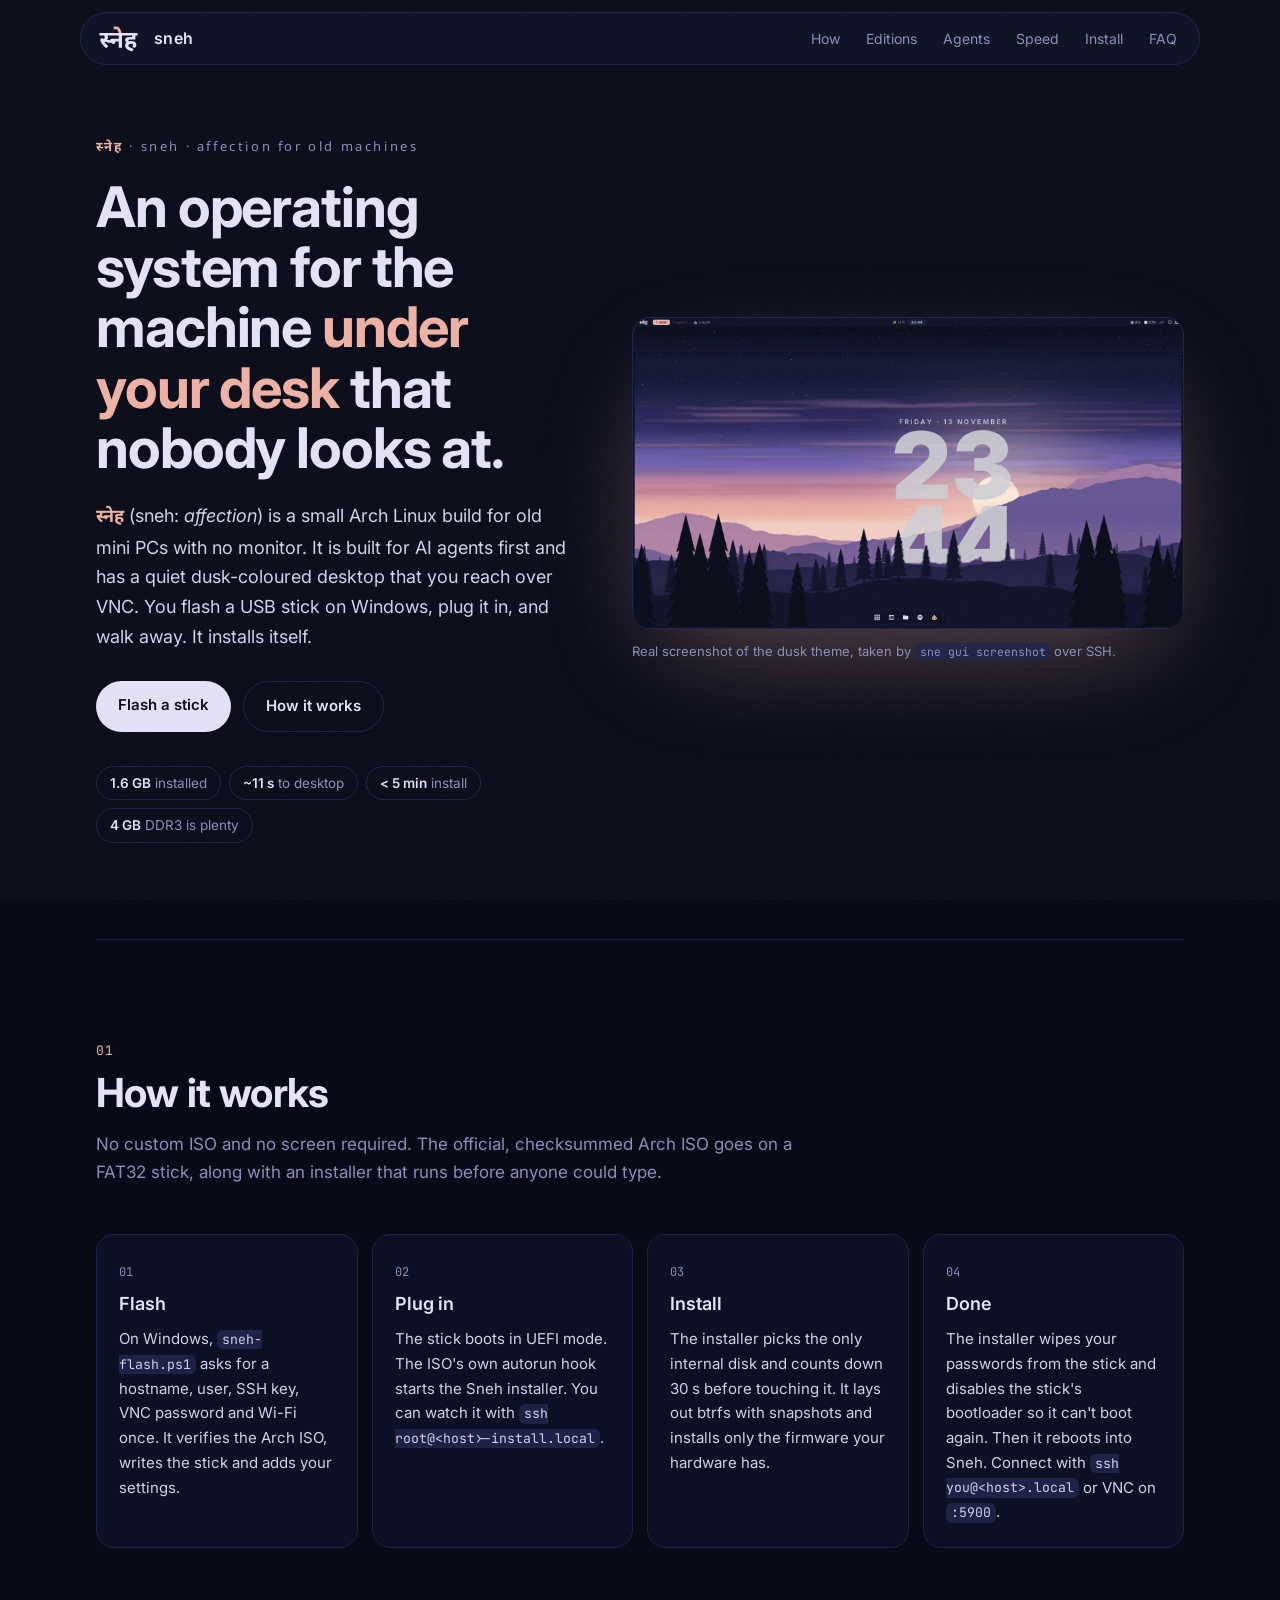
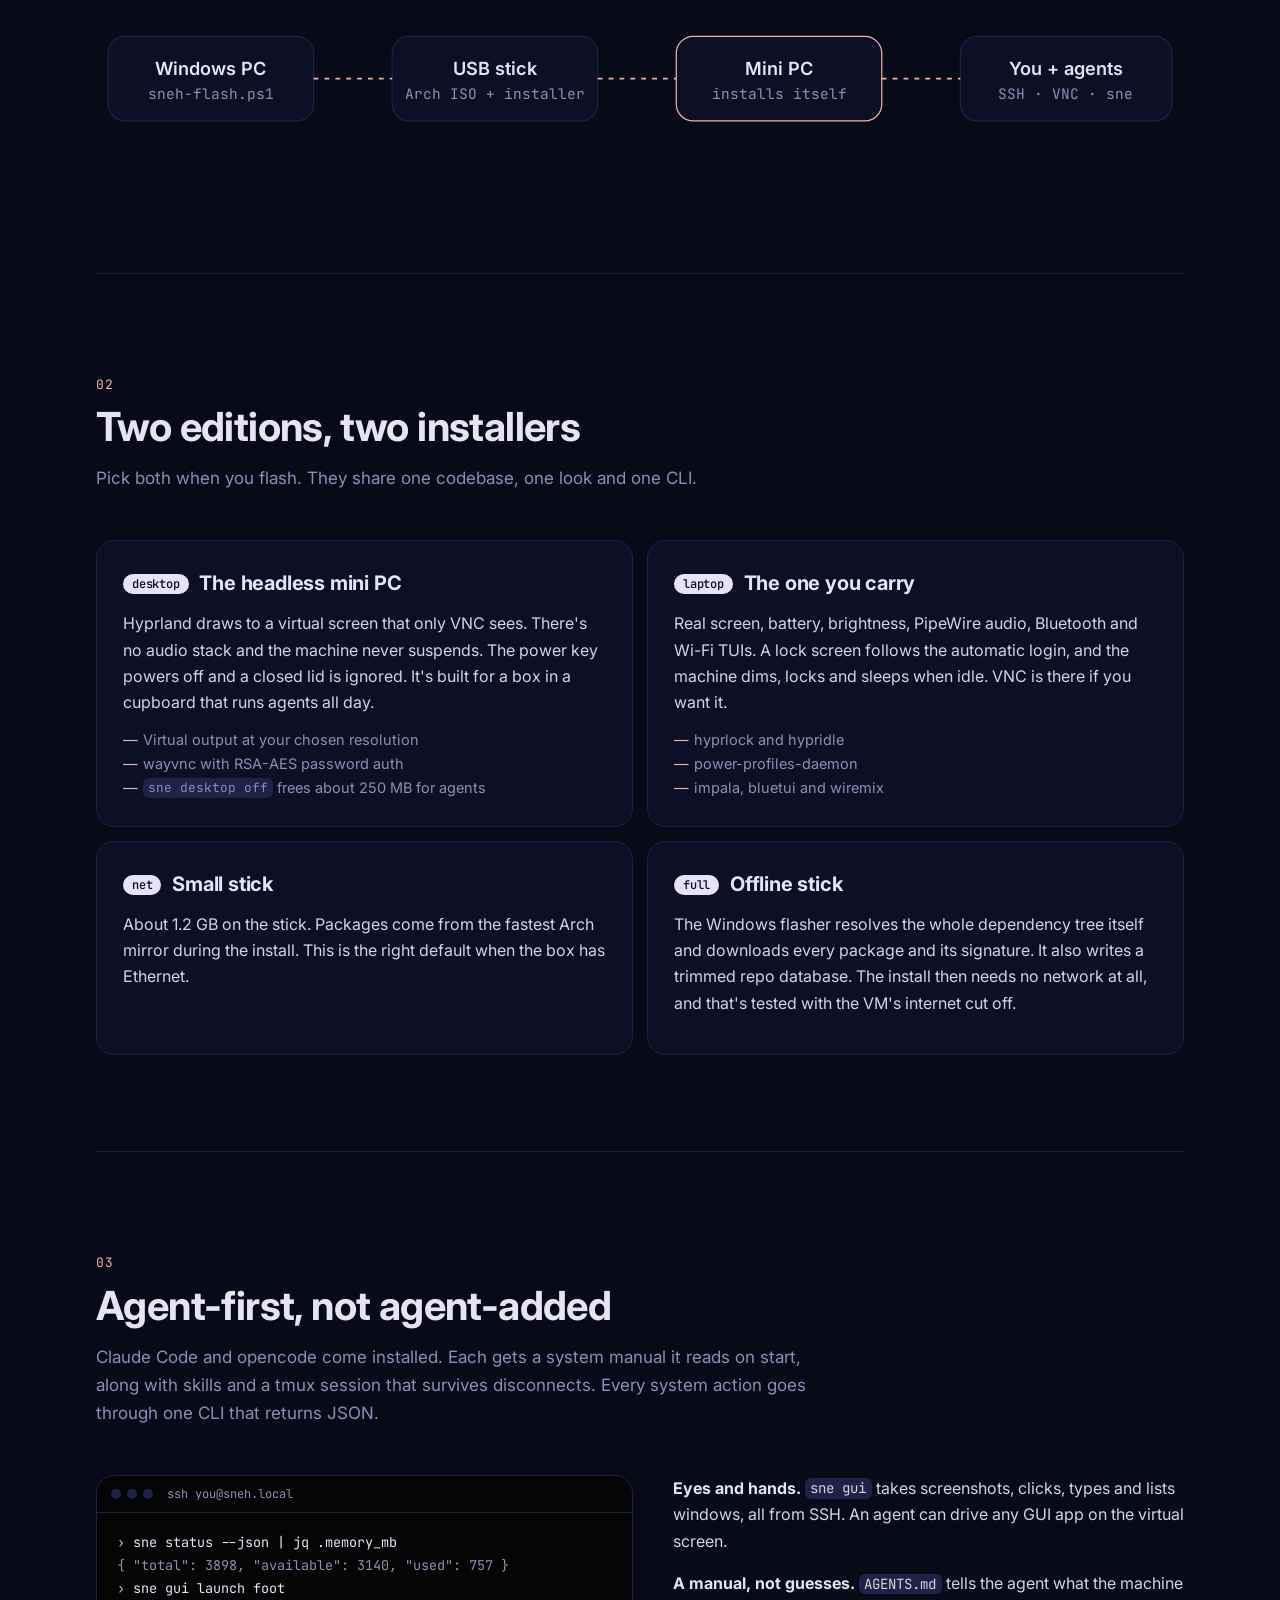
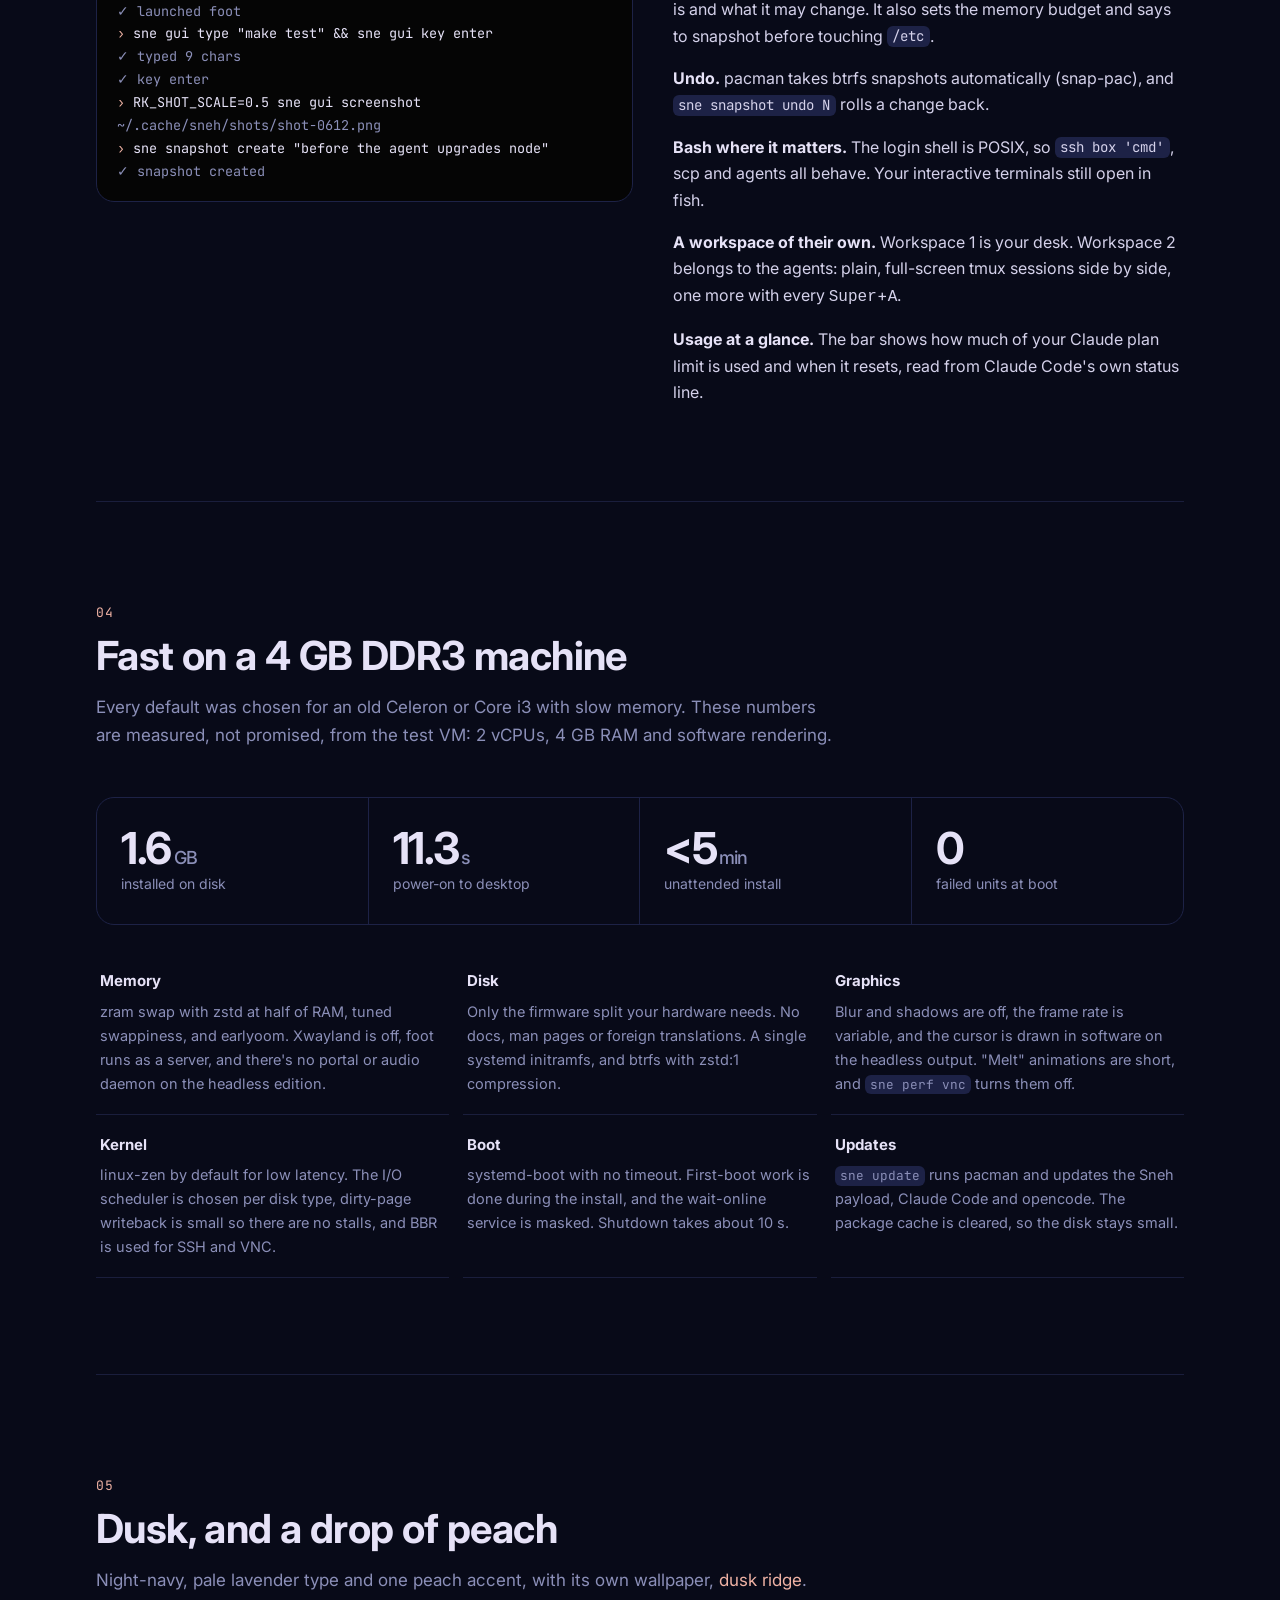
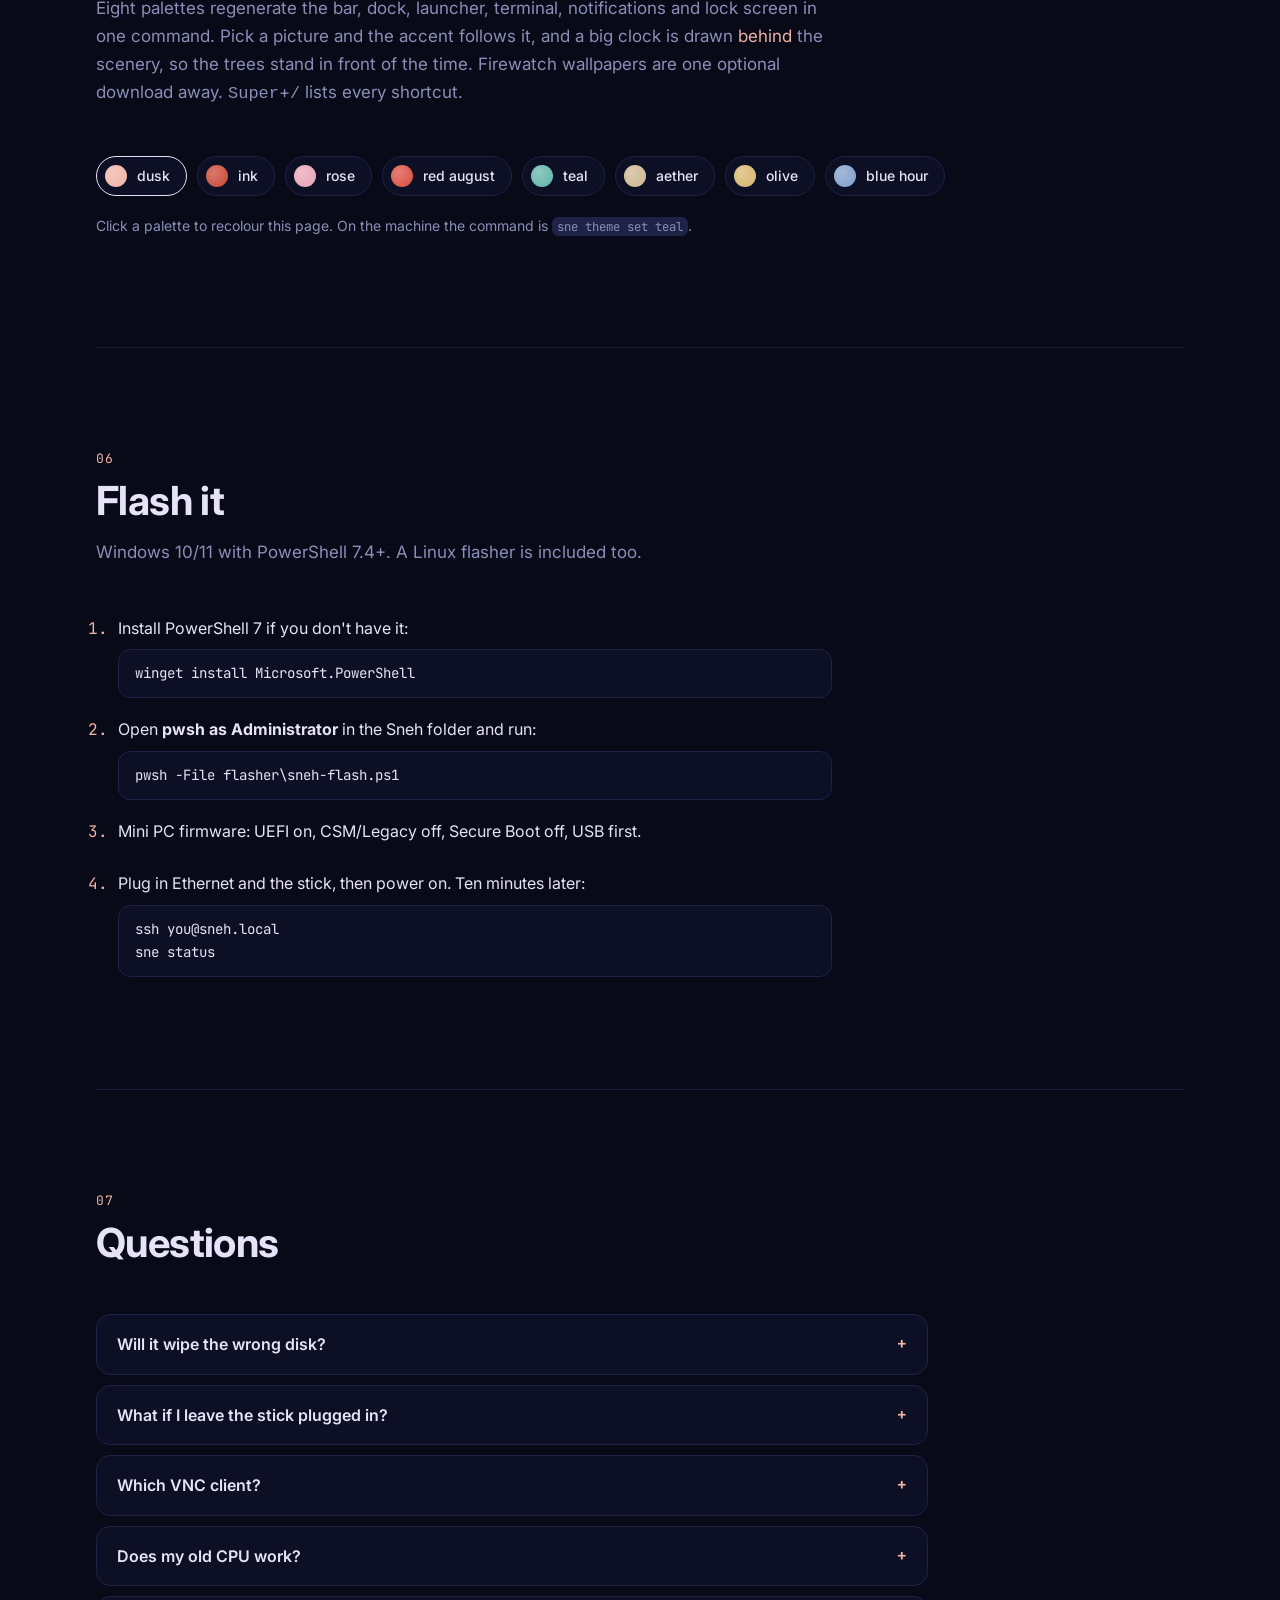
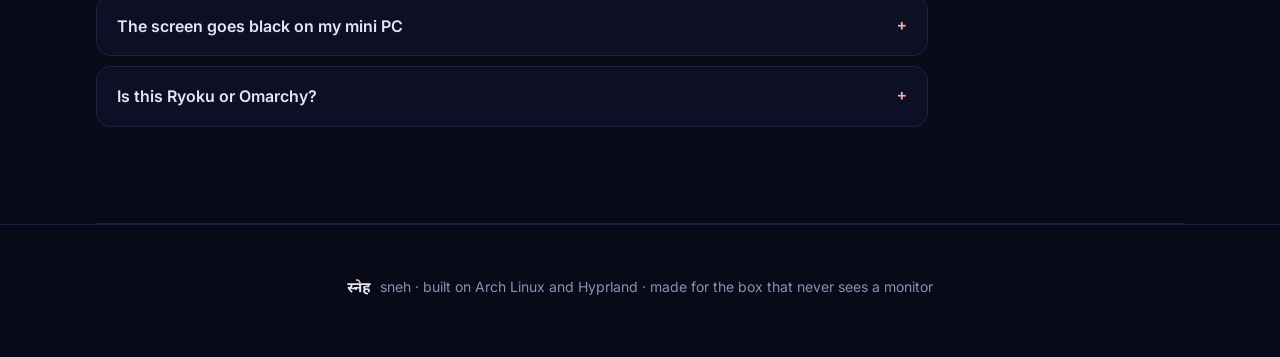
==== website/index.html @ 2c0c084e "स्नेह (Sneh) 0.3.0 A small, fast, agent-first Arch Linux + Hyprland for old machines, including head" ====
<!doctype html>
<html lang="en">
<head>
<meta charset="utf-8">
<meta name="viewport" content="width=device-width, initial-scale=1">
<title>स्नेह · Sneh — headless, agent-first Arch</title>
<meta name="description" content="स्नेह (Sneh) is a small, fast, agent-first Arch Linux build for old mini PCs without a monitor. Flash a USB stick on Windows, plug it in, and it installs itself.">
<link rel="icon" href="assets/sneh-icon.svg" type="image/svg+xml">
<link rel="preconnect" href="https://fonts.googleapis.com">
<link rel="preconnect" href="https://fonts.gstatic.com" crossorigin>
<link href="https://fonts.googleapis.com/css2?family=Inter:wght@400;500;600;700&family=JetBrains+Mono:wght@400;500&family=Noto+Sans+Devanagari:wght@500;700&display=swap" rel="stylesheet">
<link rel="stylesheet" href="style.css">
</head>
<body>

<header class="nav">
  <a class="brand" href="#top"><svg class="mark" viewBox="-20 -916 1651 1099" aria-hidden="true" fill="currentColor"><path d="M277 23Q195 -59 141.5 -124Q88 -189 63 -233Q47 -261 40 -283.5Q33 -306 33 -325Q33 -357 52 -376.5Q71 -396 108 -396Q146 -396 175.5 -372.5Q205 -349 234 -316L152 -329Q188 -350 202.5 -378Q217 -406 217 -444Q217 -474 209 -500Q201 -526 187 -543L257 -510H0V-622H525V-510H308L331 -541Q343 -516 349.5 -489.5Q356 -463 356 -429Q356 -389 342.5 -358Q329 -327 307 -304L294 -289Q276 -269 252 -254Q228 -239 197 -227V-244Q222 -215 251 -184.5Q280 -154 313 -123Q346 -92 380 -61ZM441 -204Q392 -204 339 -217Q286 -230 236 -260L283 -345Q323 -329 357 -322.5Q391 -316 430 -316Q459 -316 487 -318.5Q515 -321 544 -325L549 -218Q524 -210 497.5 -207Q471 -204 441 -204ZM415 -622H1045V-510H953V0H813V-261H665V-239Q665 -195 647 -174Q629 -153 595 -153Q570 -153 544 -167.5Q518 -182 495.5 -205.5Q473 -229 459.5 -256.5Q446 -284 446 -308Q446 -337 462 -355Q478 -373 524 -373H813V-510H415ZM1171 -195Q1126 -226 1105 -258.5Q1084 -291 1084 -327Q1084 -388 1129 -420Q1174 -452 1258 -452H1381V-510H1030V-622H1611V-510H1519V-345H1279Q1249 -345 1235 -335Q1221 -325 1221 -306Q1221 -290 1233 -276Q1245 -262 1268 -249ZM1376 -51Q1398 -65 1410 -81.5Q1422 -98 1422 -116Q1422 -139 1401.5 -154.5Q1381 -170 1335 -170Q1281 -170 1252.5 -149.5Q1224 -129 1224 -93Q1224 -63 1247 -39Q1270 -15 1319 7Q1368 29 1443 54L1385 163Q1283 133 1216.5 96Q1150 59 1117.5 12.5Q1085 -34 1085 -91Q1085 -157 1119.5 -198Q1154 -239 1212 -258.5Q1270 -278 1342 -278Q1419 -278 1467 -256Q1515 -234 1537.5 -198.5Q1560 -163 1560 -121Q1560 -82 1543.5 -49Q1527 -16 1490 15Z"/><path fill="var(--accent)" d="M818 -615Q801 -667 787.5 -700Q774 -733 760.5 -751Q747 -769 731 -775.5Q715 -782 694 -782Q676 -782 656.5 -778Q637 -774 620 -767L585 -876Q612 -886 641.5 -891Q671 -896 700 -896Q746 -896 779.5 -883Q813 -870 839 -838.5Q865 -807 888.5 -752.5Q912 -698 938 -615Z"/></svg><span>sneh</span></a>
  <nav>
    <a href="#how">How</a>
    <a href="#editions">Editions</a>
    <a href="#agents">Agents</a>
    <a href="#fast">Speed</a>
    <a href="#install">Install</a>
    <a href="#faq">FAQ</a>
  </nav>
</header>

<main id="top">

<section class="hero">
  <div class="hero-text">
    <p class="eyebrow"><span class="deva">स्नेह</span> · sneh · affection for old machines</p>
    <h1>An operating system for the machine <em>under your desk</em> that nobody looks at.</h1>
    <p class="lede"><span class="deva">स्नेह</span> (sneh: <i>affection</i>) is a small Arch Linux build for old mini PCs with no monitor. It is built for AI agents first and has a quiet dusk-coloured desktop that you reach over VNC. You flash a USB stick on Windows, plug it in, and walk away. It installs itself.</p>
    <div class="cta">
      <a class="btn primary" href="#install">Flash a stick</a>
      <a class="btn ghost" href="#how">How it works</a>
    </div>
    <ul class="facts">
      <li><b>1.6 GB</b> installed</li>
      <li><b>~11 s</b> to desktop</li>
      <li><b>&lt; 5 min</b> install</li>
      <li><b>4 GB</b> DDR3 is plenty</li>
    </ul>
  </div>
  <figure class="hero-shot">
    <img src="assets/desktop.webp" width="1600" height="900" alt="The Sneh desktop: a dusk forest wallpaper with the big clock behind the trees, the top bar and the dock">
    <figcaption>Real screenshot of the dusk theme, taken by <code>sne gui screenshot</code> over SSH.</figcaption>
  </figure>
</section>

<section id="how" class="band">
  <div class="section-head">
    <span class="num">01</span>
    <h2>How it works</h2>
    <p>No custom ISO and no screen required. The official, checksummed Arch ISO goes on a FAT32 stick, along with an installer that runs before anyone could type.</p>
  </div>
  <ol class="flow">
    <li>
      <span class="step">Flash</span>
      <p>On Windows, <code>sneh-flash.ps1</code> asks for a hostname, user, SSH key, VNC password and Wi-Fi once. It verifies the Arch ISO, writes the stick and adds your settings.</p>
    </li>
    <li>
      <span class="step">Plug in</span>
      <p>The stick boots in UEFI mode. The ISO's own autorun hook starts the Sneh installer. You can watch it with <code>ssh root@&lt;host&gt;-install.local</code>.</p>
    </li>
    <li>
      <span class="step">Install</span>
      <p>The installer picks the only internal disk and counts down 30 s before touching it. It lays out btrfs with snapshots and installs only the firmware your hardware has.</p>
    </li>
    <li>
      <span class="step">Done</span>
      <p>The installer wipes your passwords from the stick and disables the stick's bootloader so it can't boot again. Then it reboots into Sneh. Connect with <code>ssh you@&lt;host&gt;.local</code> or VNC on <code>:5900</code>.</p>
    </li>
  </ol>
  <div class="diagram" aria-hidden="true">
    <svg viewBox="0 0 900 150" role="img">
      <g class="node"><rect x="10" y="40" width="170" height="70" rx="14"/><text x="95" y="72">Windows PC</text><text x="95" y="92" class="sub">sneh-flash.ps1</text></g>
      <g class="node"><rect x="245" y="40" width="170" height="70" rx="14"/><text x="330" y="72">USB stick</text><text x="330" y="92" class="sub">Arch ISO + installer</text></g>
      <g class="node accent"><rect x="480" y="40" width="170" height="70" rx="14"/><text x="565" y="72">Mini PC</text><text x="565" y="92" class="sub">installs itself</text></g>
      <g class="node"><rect x="715" y="40" width="175" height="70" rx="14"/><text x="802" y="72">You + agents</text><text x="802" y="92" class="sub">SSH · VNC · sne</text></g>
      <g class="edge"><path d="M180 75 H245"/><path d="M415 75 H480"/><path d="M650 75 H715"/></g>
    </svg>
  </div>
</section>

<section id="editions">
  <div class="section-head">
    <span class="num">02</span>
    <h2>Two editions, two installers</h2>
    <p>Pick both when you flash. They share one codebase, one look and one CLI.</p>
  </div>
  <div class="grid two">
    <article class="card">
      <h3><span class="tag">desktop</span> The headless mini PC</h3>
      <p>Hyprland draws to a virtual screen that only VNC sees. There's no audio stack and the machine never suspends. The power key powers off and a closed lid is ignored. It's built for a box in a cupboard that runs agents all day.</p>
      <ul class="ticks"><li>Virtual output at your chosen resolution</li><li>wayvnc with RSA-AES password auth</li><li><code>sne desktop off</code> frees about 250 MB for agents</li></ul>
    </article>
    <article class="card">
      <h3><span class="tag">laptop</span> The one you carry</h3>
      <p>Real screen, battery, brightness, PipeWire audio, Bluetooth and Wi-Fi TUIs. A lock screen follows the automatic login, and the machine dims, locks and sleeps when idle. VNC is there if you want it.</p>
      <ul class="ticks"><li>hyprlock and hypridle</li><li>power-profiles-daemon</li><li>impala, bluetui and wiremix</li></ul>
    </article>
    <article class="card">
      <h3><span class="tag">net</span> Small stick</h3>
      <p>About 1.2 GB on the stick. Packages come from the fastest Arch mirror during the install. This is the right default when the box has Ethernet.</p>
    </article>
    <article class="card">
      <h3><span class="tag">full</span> Offline stick</h3>
      <p>The Windows flasher resolves the whole dependency tree itself and downloads every package and its signature. It also writes a trimmed repo database. The install then needs no network at all, and that's tested with the VM's internet cut off.</p>
    </article>
  </div>
</section>

<section id="agents" class="band">
  <div class="section-head">
    <span class="num">03</span>
    <h2>Agent-first, not agent-added</h2>
    <p>Claude Code and opencode come installed. Each gets a system manual it reads on start, along with skills and a tmux session that survives disconnects. Every system action goes through one CLI that returns JSON.</p>
  </div>
  <div class="grid split">
    <div class="term" role="img" aria-label="Terminal session showing sne commands">
      <div class="term-bar"><i></i><i></i><i></i><span>ssh you@sneh.local</span></div>
<pre><span class="p">›</span> sne status --json | jq .memory_mb
<span class="o">{ "total": 3898, "available": 3140, "used": 757 }</span>
<span class="p">›</span> sne gui launch foot
<span class="o">✓ launched foot</span>
<span class="p">›</span> sne gui type "make test" &amp;&amp; sne gui key enter
<span class="o">✓ typed 9 chars
✓ key enter</span>
<span class="p">›</span> RK_SHOT_SCALE=0.5 sne gui screenshot
<span class="o">~/.cache/sneh/shots/shot-0612.png</span>
<span class="p">›</span> sne snapshot create "before the agent upgrades node"
<span class="o">✓ snapshot created</span></pre>
    </div>
    <ul class="features">
      <li><b>Eyes and hands.</b> <code>sne gui</code> takes screenshots, clicks, types and lists windows, all from SSH. An agent can drive any GUI app on the virtual screen.</li>
      <li><b>A manual, not guesses.</b> <code>AGENTS.md</code> tells the agent what the machine is and what it may change. It also sets the memory budget and says to snapshot before touching <code>/etc</code>.</li>
      <li><b>Undo.</b> pacman takes btrfs snapshots automatically (snap-pac), and <code>sne snapshot undo N</code> rolls a change back.</li>
      <li><b>Bash where it matters.</b> The login shell is POSIX, so <code>ssh box 'cmd'</code>, scp and agents all behave. Your interactive terminals still open in fish.</li>
      <li><b>A workspace of their own.</b> Workspace 1 is your desk. Workspace 2 belongs to the agents: plain, full-screen tmux sessions side by side, one more with every <kbd>Super</kbd>+<kbd>A</kbd>.</li>
      <li><b>Usage at a glance.</b> The bar shows how much of your Claude plan limit is used and when it resets, read from Claude Code's own status line.</li>
    </ul>
  </div>
</section>

<section id="fast">
  <div class="section-head">
    <span class="num">04</span>
    <h2>Fast on a 4 GB DDR3 machine</h2>
    <p>Every default was chosen for an old Celeron or Core i3 with slow memory. These numbers are measured, not promised, from the test VM: 2 vCPUs, 4 GB RAM and software rendering.</p>
  </div>
  <div class="stats">
    <div><b>1.6<small>GB</small></b><span>installed on disk</span></div>
    <div><b>11.3<small>s</small></b><span>power-on to desktop</span></div>
    <div><b>&lt;5<small>min</small></b><span>unattended install</span></div>
    <div><b>0</b><span>failed units at boot</span></div>
  </div>
  <div class="grid three small">
    <div><h4>Memory</h4><p>zram swap with zstd at half of RAM, tuned swappiness, and earlyoom. Xwayland is off, foot runs as a server, and there's no portal or audio daemon on the headless edition.</p></div>
    <div><h4>Disk</h4><p>Only the firmware split your hardware needs. No docs, man pages or foreign translations. A single systemd initramfs, and btrfs with zstd:1 compression.</p></div>
    <div><h4>Graphics</h4><p>Blur and shadows are off, the frame rate is variable, and the cursor is drawn in software on the headless output. "Melt" animations are short, and <code>sne perf vnc</code> turns them off.</p></div>
    <div><h4>Kernel</h4><p>linux-zen by default for low latency. The I/O scheduler is chosen per disk type, dirty-page writeback is small so there are no stalls, and BBR is used for SSH and VNC.</p></div>
    <div><h4>Boot</h4><p>systemd-boot with no timeout. First-boot work is done during the install, and the wait-online service is masked. Shutdown takes about 10 s.</p></div>
    <div><h4>Updates</h4><p><code>sne update</code> runs pacman and updates the Sneh payload, Claude Code and opencode. The package cache is cleared, so the disk stays small.</p></div>
  </div>
</section>

<section id="look" class="band">
  <div class="section-head">
    <span class="num">05</span>
    <h2>Dusk, and a drop of peach</h2>
    <p>Night-navy, pale lavender type and one peach accent, with its own wallpaper, <em>dusk ridge</em>. Eight palettes regenerate the bar, dock, launcher, terminal, notifications and lock screen in one command. Pick a picture and the accent follows it, and a big clock is drawn <em>behind</em> the scenery, so the trees stand in front of the time. Firewatch wallpapers are one optional download away. <kbd>Super</kbd>+<kbd>/</kbd> lists every shortcut.</p>
  </div>
  <div class="swatches">
    <button data-theme="dusk" class="on"><i style="--a:#efb2a4"></i>dusk</button>
    <button data-theme="ink"><i style="--a:#c8412f"></i>ink</button>
    <button data-theme="rose"><i style="--a:#e8a2b4"></i>rose</button>
    <button data-theme="red-august"><i style="--a:#d9483b"></i>red august</button>
    <button data-theme="teal"><i style="--a:#5fb3a8"></i>teal</button>
    <button data-theme="aether"><i style="--a:#cdb58f"></i>aether</button>
    <button data-theme="olive"><i style="--a:#d6b46a"></i>olive</button>
    <button data-theme="blue-hour"><i style="--a:#7f9cc9"></i>blue hour</button>
  </div>
  <p class="hint">Click a palette to recolour this page. On the machine the command is <code>sne theme set teal</code>.</p>
</section>

<section id="install">
  <div class="section-head">
    <span class="num">06</span>
    <h2>Flash it</h2>
    <p>Windows 10/11 with PowerShell 7.4+. A Linux flasher is included too.</p>
  </div>
  <ol class="steps">
    <li><p>Install PowerShell 7 if you don't have it:</p><pre>winget install Microsoft.PowerShell</pre></li>
    <li><p>Open <b>pwsh as Administrator</b> in the Sneh folder and run:</p><pre>pwsh -File flasher\sneh-flash.ps1</pre></li>
    <li><p>Mini PC firmware: UEFI on, CSM/Legacy off, Secure Boot off, USB first.</p></li>
    <li><p>Plug in Ethernet and the stick, then power on. Ten minutes later:</p><pre>ssh you@sneh.local
sne status</pre></li>
  </ol>
</section>

<section id="faq" class="band">
  <div class="section-head">
    <span class="num">07</span>
    <h2>Questions</h2>
  </div>
  <div class="faq">
    <details><summary>Will it wipe the wrong disk?</summary><p>It refuses to guess. It only considers internal, non-removable disks of at least 16 GB, and never the stick. With <code>auto</code> it aborts if there's more than one candidate. You can name the disk by model or serial instead. It also waits 30 s before writing anything, and your settings must include <code>ALLOW_WIPE=yes</code>.</p></details>
    <details><summary>What if I leave the stick plugged in?</summary><p>Nothing happens. After a successful install it disables its own bootloader, so even firmware that always boots USB first falls through to Sneh. Rename the file back to get an SSH rescue system.</p></details>
    <details><summary>Which VNC client?</summary><p>Anything that speaks RSA-AES or VeNCrypt, such as TigerVNC 1.13+ or RealVNC Viewer. You can also bind VNC to localhost and tunnel it with <code>ssh -L 5900:localhost:5900</code>, or bind it to Tailscale.</p></details>
    <details><summary>Does my old CPU work?</summary><p>Any x86-64 machine with UEFI works. Claude Code and opencode need SSE4.2, which every Intel Core since 2008, Bay Trail and later Celerons, and AMD chips since 2011 have. <code>sne doctor</code> checks it.</p></details>
    <details><summary>The screen goes black on my mini PC</summary><p>Some iGPUs won't start without a display attached. A $5 HDMI dummy plug fixes it, and Sneh then uses that "monitor" for VNC automatically.</p></details>
    <details><summary>Is this Ryoku or Omarchy?</summary><p>Neither. Sneh is a separate project with its own code and palettes. It takes inspiration from Ryoku's look and Omarchy's take-it-and-go approach, and is built on Arch Linux and Hyprland.</p></details>
  </div>
</section>

</main>

<footer>
  <p><svg class="mark small" viewBox="-20 -916 1651 1099" aria-hidden="true" fill="currentColor"><path d="M277 23Q195 -59 141.5 -124Q88 -189 63 -233Q47 -261 40 -283.5Q33 -306 33 -325Q33 -357 52 -376.5Q71 -396 108 -396Q146 -396 175.5 -372.5Q205 -349 234 -316L152 -329Q188 -350 202.5 -378Q217 -406 217 -444Q217 -474 209 -500Q201 -526 187 -543L257 -510H0V-622H525V-510H308L331 -541Q343 -516 349.5 -489.5Q356 -463 356 -429Q356 -389 342.5 -358Q329 -327 307 -304L294 -289Q276 -269 252 -254Q228 -239 197 -227V-244Q222 -215 251 -184.5Q280 -154 313 -123Q346 -92 380 -61ZM441 -204Q392 -204 339 -217Q286 -230 236 -260L283 -345Q323 -329 357 -322.5Q391 -316 430 -316Q459 -316 487 -318.5Q515 -321 544 -325L549 -218Q524 -210 497.5 -207Q471 -204 441 -204ZM415 -622H1045V-510H953V0H813V-261H665V-239Q665 -195 647 -174Q629 -153 595 -153Q570 -153 544 -167.5Q518 -182 495.5 -205.5Q473 -229 459.5 -256.5Q446 -284 446 -308Q446 -337 462 -355Q478 -373 524 -373H813V-510H415ZM1171 -195Q1126 -226 1105 -258.5Q1084 -291 1084 -327Q1084 -388 1129 -420Q1174 -452 1258 -452H1381V-510H1030V-622H1611V-510H1519V-345H1279Q1249 -345 1235 -335Q1221 -325 1221 -306Q1221 -290 1233 -276Q1245 -262 1268 -249ZM1376 -51Q1398 -65 1410 -81.5Q1422 -98 1422 -116Q1422 -139 1401.5 -154.5Q1381 -170 1335 -170Q1281 -170 1252.5 -149.5Q1224 -129 1224 -93Q1224 -63 1247 -39Q1270 -15 1319 7Q1368 29 1443 54L1385 163Q1283 133 1216.5 96Q1150 59 1117.5 12.5Q1085 -34 1085 -91Q1085 -157 1119.5 -198Q1154 -239 1212 -258.5Q1270 -278 1342 -278Q1419 -278 1467 -256Q1515 -234 1537.5 -198.5Q1560 -163 1560 -121Q1560 -82 1543.5 -49Q1527 -16 1490 15Z"/><path fill="var(--accent)" d="M818 -615Q801 -667 787.5 -700Q774 -733 760.5 -751Q747 -769 731 -775.5Q715 -782 694 -782Q676 -782 656.5 -778Q637 -774 620 -767L585 -876Q612 -886 641.5 -891Q671 -896 700 -896Q746 -896 779.5 -883Q813 -870 839 -838.5Q865 -807 888.5 -752.5Q912 -698 938 -615Z"/></svg> sneh · built on Arch Linux and Hyprland · made for the box that never sees a monitor</p>
</footer>

<script>
  // palette preview: recolour the page accent
  const accents = { dusk:'#efb2a4', ink:'#c8412f', rose:'#e8a2b4', 'red-august':'#d9483b', teal:'#5fb3a8', aether:'#cdb58f', olive:'#d6b46a', 'blue-hour':'#7f9cc9' };
  document.querySelectorAll('.swatches button').forEach(b => b.addEventListener('click', () => {
    document.querySelectorAll('.swatches button').forEach(x => x.classList.toggle('on', x === b));
    document.documentElement.style.setProperty('--accent', accents[b.dataset.theme]);
  }));
</script>
</body>
</html>
---- website/style.css ----
/* स्नेह Sneh site — dusk navy, lavender, one peach accent. No framework, no JS beyond the palette toggle. */
:root {
  --bg: #080a18;
  --surface: #0d1024;
  --overlay: #1d2246;
  --line: #1a1e3c;
  --fg: #e6e2f7;
  --muted: #8b8fb8;
  --accent: #efb2a4;
  --radius: 18px;
  --sans: "Inter", system-ui, -apple-system, "Segoe UI", sans-serif;
  --mono: "JetBrains Mono", ui-monospace, Consolas, monospace;
  --deva: "Noto Sans Devanagari", "Inter", system-ui, sans-serif;
  color-scheme: dark;
}

* { box-sizing: border-box; }
html { scroll-behavior: smooth; }
body {
  margin: 0;
  background: var(--bg);
  color: var(--fg);
  font: 16px/1.65 var(--sans);
  -webkit-font-smoothing: antialiased;
  transition: --accent .3s;
}
/* film grain over everything, like the wallpaper */
body::before {
  content: ""; position: fixed; inset: 0; pointer-events: none; z-index: 100; opacity: .06;
  background-image: url("data:image/svg+xml,%3Csvg xmlns='http://www.w3.org/2000/svg' width='160' height='160'%3E%3Cfilter id='n'%3E%3CfeTurbulence type='fractalNoise' baseFrequency='.9' numOctaves='2'/%3E%3CfeColorMatrix type='saturate' values='0'/%3E%3C/filter%3E%3Crect width='100%25' height='100%25' filter='url(%23n)'/%3E%3C/svg%3E");
}

a { color: var(--fg); text-decoration-color: var(--accent); text-underline-offset: 3px; }
code, pre { font-family: var(--mono); font-size: .88em; }
code { background: var(--overlay); padding: .1em .4em; border-radius: 6px; }
em { font-style: normal; color: var(--accent); }
.deva { font-family: "Noto Sans Devanagari", var(--deva), sans-serif; font-weight: 700; color: var(--accent); }
.mark { height: 26px; width: auto; color: var(--fg); vertical-align: -6px; margin-right: 8px; }
.mark.small { height: 16px; vertical-align: -3px; margin-right: 4px; }

/* nav — a floating pill, like the bar */
.nav {
  position: sticky; top: 12px; z-index: 50;
  display: flex; align-items: center; justify-content: space-between; gap: 16px;
  max-width: 1120px; margin: 12px auto 0; padding: 8px 10px 8px 18px;
  background: color-mix(in srgb, var(--surface) 88%, transparent);
  border: 1px solid var(--overlay); border-radius: 999px;
  backdrop-filter: blur(10px);
}
.brand { text-decoration: none; font-weight: 600; letter-spacing: .02em; display: flex; gap: 8px; align-items: center; }
.nav nav { display: flex; gap: 2px; flex-wrap: wrap; }
.nav nav a {
  text-decoration: none; color: var(--muted); font-size: 14px; padding: 6px 12px; border-radius: 999px;
  transition: background .2s cubic-bezier(.23,1,.32,1), color .2s;
}
.nav nav a:hover { background: var(--overlay); color: var(--fg); }

main { max-width: 1120px; margin: 0 auto; padding: 0 16px; }
section { padding: 96px 0; }
section.band { border-top: 1px solid var(--line); border-bottom: 1px solid var(--line); }

/* hero */
.hero { display: grid; grid-template-columns: 1fr 1.15fr; gap: 56px; align-items: center; padding-top: 72px; }
.eyebrow { font-family: var(--deva); color: var(--muted); letter-spacing: .2em; font-size: 13px; margin: 0 0 18px; }
h1 { font-size: clamp(34px, 4.6vw, 56px); line-height: 1.08; letter-spacing: -.02em; margin: 0 0 22px; font-weight: 700; }
.lede { color: color-mix(in srgb, var(--fg) 80%, var(--muted)); font-size: 18px; max-width: 34em; margin: 0 0 30px; }
.cta { display: flex; gap: 12px; flex-wrap: wrap; margin-bottom: 34px; }
.btn {
  display: inline-block; padding: 12px 22px; border-radius: 999px; text-decoration: none; font-weight: 600; font-size: 15px;
  transition: transform .2s cubic-bezier(.23,1,.32,1), background .2s;
}
.btn.primary { background: var(--fg); color: var(--bg); }
.btn.primary:hover { transform: translateY(-1px); background: #fff; }
.btn.ghost { border: 1px solid var(--overlay); color: var(--fg); }
.btn.ghost:hover { background: var(--overlay); }
.facts { list-style: none; padding: 0; margin: 0; display: flex; flex-wrap: wrap; gap: 8px; }
.facts li { border: 1px solid var(--overlay); border-radius: 999px; padding: 5px 13px; font-size: 13.5px; color: var(--muted); }
.facts b { color: var(--fg); font-weight: 600; }
.hero-shot { margin: 0; }
.hero-shot img {
  width: 100%; height: auto; display: block; border-radius: var(--radius);
  border: 1px solid var(--overlay); box-shadow: 0 40px 120px -40px color-mix(in srgb, var(--accent) 45%, transparent);
}
.hero-shot figcaption { color: var(--muted); font-size: 13px; margin-top: 12px; }

/* section heads */
.section-head { max-width: 46em; margin-bottom: 48px; }
.num { font-family: var(--mono); color: var(--accent); font-size: 13px; letter-spacing: .1em; }
h2 { font-size: clamp(28px, 3.4vw, 40px); letter-spacing: -.015em; line-height: 1.15; margin: 8px 0 14px; }
.section-head p { color: var(--muted); font-size: 17px; margin: 0; }
h3 { font-size: 20px; margin: 0 0 10px; letter-spacing: -.01em; }
h4 { margin: 0 0 6px; font-size: 15px; }

/* how */
.flow { list-style: none; padding: 0; margin: 0 0 40px; display: grid; grid-template-columns: repeat(4, 1fr); gap: 14px; counter-reset: s; }
.flow li { background: var(--surface); border: 1px solid var(--overlay); border-radius: var(--radius); padding: 22px; position: relative; }
.flow li::before { counter-increment: s; content: counter(s, decimal-leading-zero); font-family: var(--mono); color: var(--muted); font-size: 12px; }
.flow .step { display: block; font-weight: 600; font-size: 18px; margin: 6px 0 8px; }
.flow p { margin: 0; color: color-mix(in srgb, var(--fg) 78%, var(--muted)); font-size: 15px; }
.diagram svg { width: 100%; height: auto; }
.diagram .node rect { fill: var(--surface); stroke: var(--overlay); }
.diagram .node.accent rect { stroke: var(--accent); }
.diagram text { fill: var(--fg); font: 600 15px var(--sans); text-anchor: middle; }
.diagram text.sub { fill: var(--muted); font: 12px var(--mono); }
.diagram .edge path { stroke: var(--accent); stroke-width: 1.5; stroke-dasharray: 4 5; fill: none; animation: flow 1.6s linear infinite; }
@keyframes flow { to { stroke-dashoffset: -18; } }

/* cards */
.grid { display: grid; gap: 14px; }
.grid.two { grid-template-columns: 1fr 1fr; }
.grid.three { grid-template-columns: repeat(3, 1fr); }
.grid.split { grid-template-columns: 1.05fr 1fr; gap: 40px; align-items: start; }
.card { background: var(--surface); border: 1px solid var(--overlay); border-radius: var(--radius); padding: 26px; transition: border-color .25s; }
.card:hover { border-color: color-mix(in srgb, var(--accent) 55%, var(--overlay)); }
.card p { color: color-mix(in srgb, var(--fg) 80%, var(--muted)); margin: 0 0 12px; }
.tag { font: 500 12px var(--mono); color: var(--bg); background: var(--fg); border-radius: 999px; padding: 2px 9px; margin-right: 6px; vertical-align: 2px; }
.ticks { list-style: none; padding: 0; margin: 0; }
.ticks li { padding-left: 20px; position: relative; color: var(--muted); font-size: 14.5px; }
.ticks li::before { content: "—"; position: absolute; left: 0; color: var(--accent); }

/* terminal */
.term { background: #050505; border: 1px solid var(--overlay); border-radius: var(--radius); overflow: hidden; }
.term-bar { display: flex; align-items: center; gap: 6px; padding: 10px 14px; border-bottom: 1px solid var(--overlay); color: var(--muted); font: 12px var(--mono); }
.term-bar i { width: 10px; height: 10px; border-radius: 50%; background: var(--overlay); }
.term-bar span { margin-left: 8px; }
.term pre { margin: 0; padding: 18px 20px; overflow-x: auto; line-height: 1.7; font-size: 13.5px; }
.term .p { color: var(--accent); }
.term .o { color: var(--muted); }
.features { list-style: none; padding: 0; margin: 0; display: grid; gap: 16px; }
.features li { color: color-mix(in srgb, var(--fg) 80%, var(--muted)); }
.features b { color: var(--fg); }

/* stats */
.stats { display: grid; grid-template-columns: repeat(4, 1fr); border: 1px solid var(--overlay); border-radius: var(--radius); margin-bottom: 40px; overflow: hidden; }
.stats div { padding: 28px 24px; border-right: 1px solid var(--overlay); }
.stats div:last-child { border-right: 0; }
.stats b { display: block; font-size: 44px; letter-spacing: -.03em; line-height: 1; }
.stats small { font-size: 18px; color: var(--muted); margin-left: 3px; font-weight: 500; }
.stats span { color: var(--muted); font-size: 14px; }
.grid.small p { color: var(--muted); font-size: 14.5px; margin: 0; }
.grid.small > div { padding: 4px 4px 18px; border-bottom: 1px solid var(--line); }

/* palettes */
.swatches { display: flex; flex-wrap: wrap; gap: 10px; }
.swatches button {
  display: flex; align-items: center; gap: 10px; cursor: pointer;
  background: var(--surface); color: var(--fg); border: 1px solid var(--overlay); border-radius: 999px;
  padding: 8px 16px 8px 8px; font: 500 14px var(--sans);
  transition: border-color .2s, transform .2s cubic-bezier(.23,1,.32,1);
}
.swatches button:hover { transform: translateY(-1px); }
.swatches button.on { border-color: var(--fg); }
.swatches i { width: 22px; height: 22px; border-radius: 50%; background: radial-gradient(circle at 35% 35%, color-mix(in srgb, var(--a) 70%, #fff), var(--a)); }
.hint { color: var(--muted); font-size: 14px; margin-top: 18px; }

/* install */
.steps { padding-left: 22px; display: grid; gap: 18px; max-width: 46em; }
.steps li::marker { color: var(--accent); font-family: var(--mono); }
.steps p { margin: 0 0 8px; }
.steps pre { background: var(--surface); border: 1px solid var(--overlay); border-radius: 12px; padding: 12px 16px; margin: 0; overflow-x: auto; }

/* faq */
.faq { display: grid; gap: 10px; max-width: 52em; }
details { background: var(--surface); border: 1px solid var(--overlay); border-radius: 14px; padding: 4px 20px; }
summary { cursor: pointer; padding: 12px 0; font-weight: 600; list-style: none; }
summary::-webkit-details-marker { display: none; }
summary::after { content: "+"; float: right; color: var(--accent); font-family: var(--mono); transition: transform .2s; }
details[open] summary::after { transform: rotate(45deg); }
details p { color: var(--muted); margin: 0 0 16px; }

footer { border-top: 1px solid var(--line); padding: 36px 16px 48px; text-align: center; color: var(--muted); font-size: 14px; }

/* responsive */
@media (max-width: 900px) {
  .hero, .grid.split { grid-template-columns: 1fr; gap: 36px; }
  .flow { grid-template-columns: 1fr 1fr; }
  .grid.three { grid-template-columns: 1fr 1fr; }
  .stats { grid-template-columns: 1fr 1fr; }
  .stats div:nth-child(2) { border-right: 0; }
  .stats div:nth-child(-n+2) { border-bottom: 1px solid var(--overlay); }
  .nav nav a:nth-child(n+4) { display: none; }
}
@media (max-width: 560px) {
  section { padding: 64px 0; }
  .flow, .grid.two, .grid.three { grid-template-columns: 1fr; }
  .nav nav { display: none; }
  .diagram { display: none; }
  .stats b { font-size: 34px; }
}
@media (prefers-reduced-motion: reduce) {
  * { animation: none !important; transition: none !important; scroll-behavior: auto !important; }
}
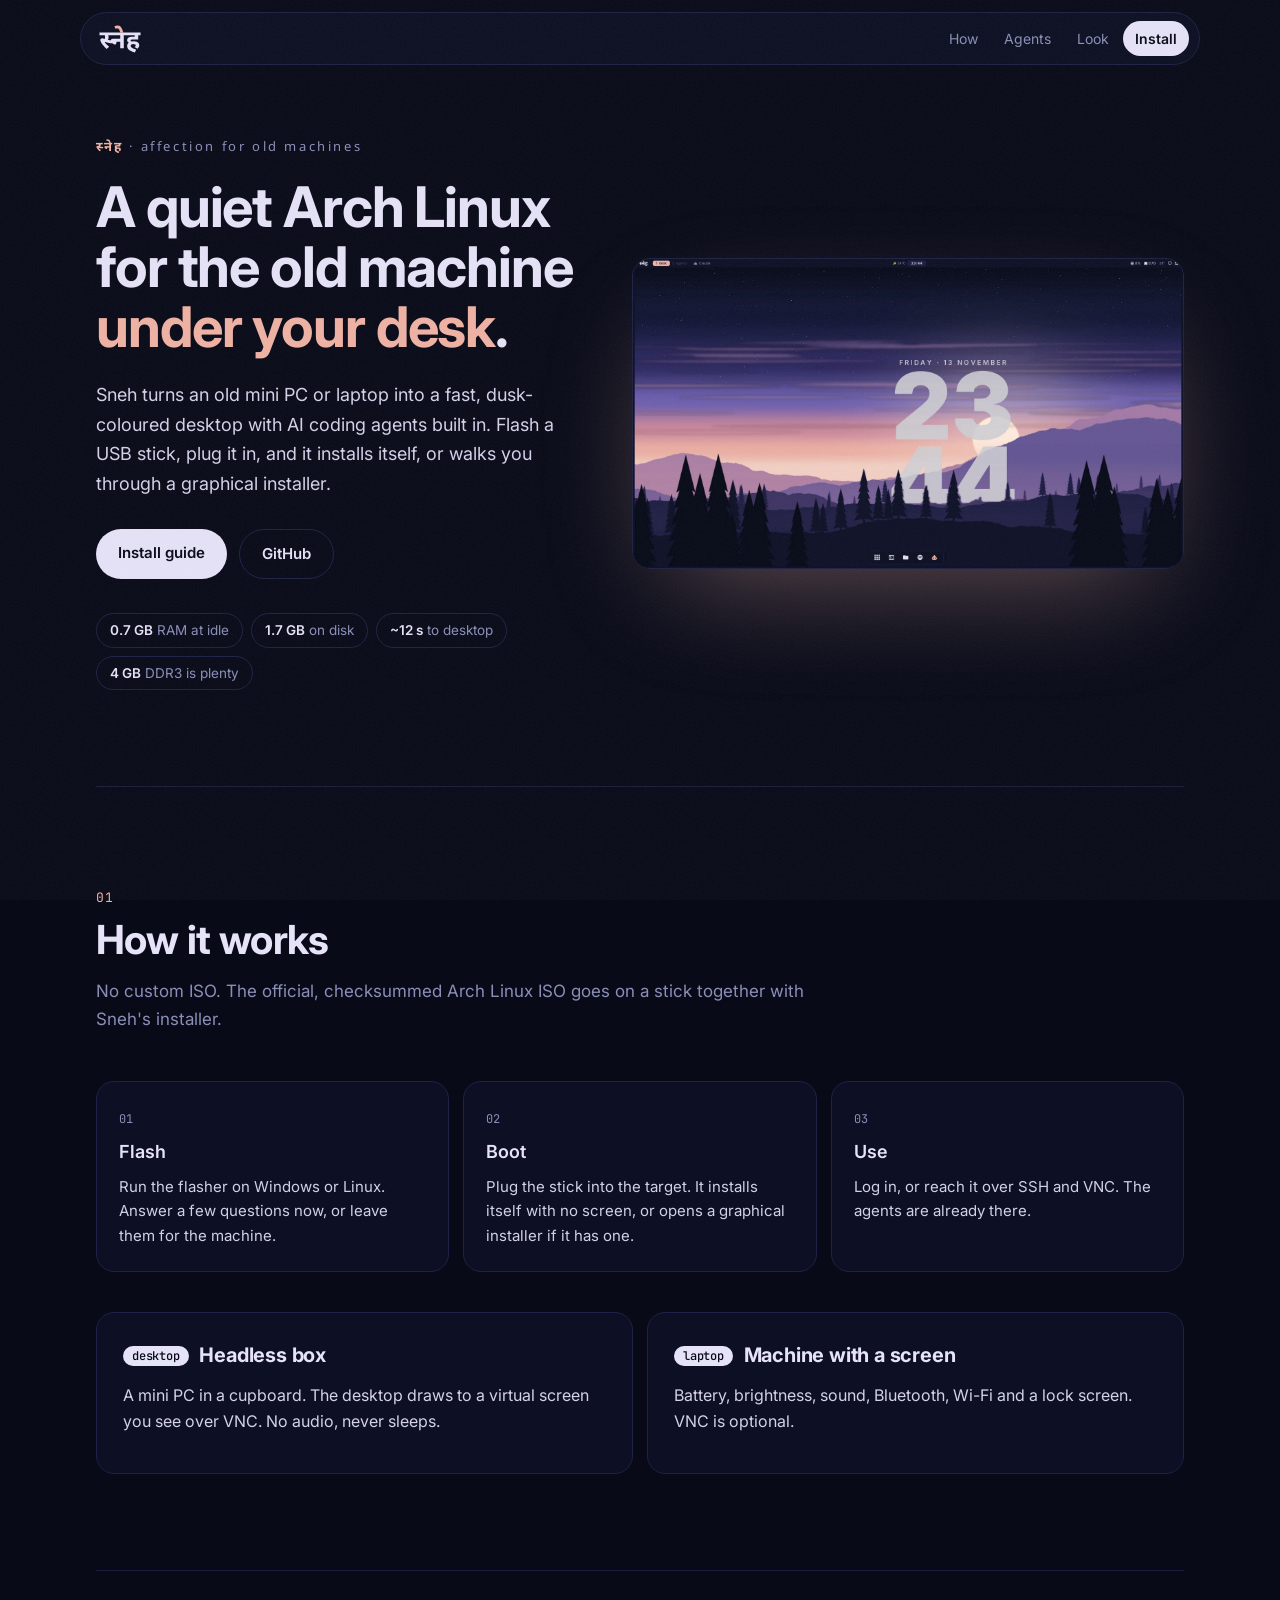
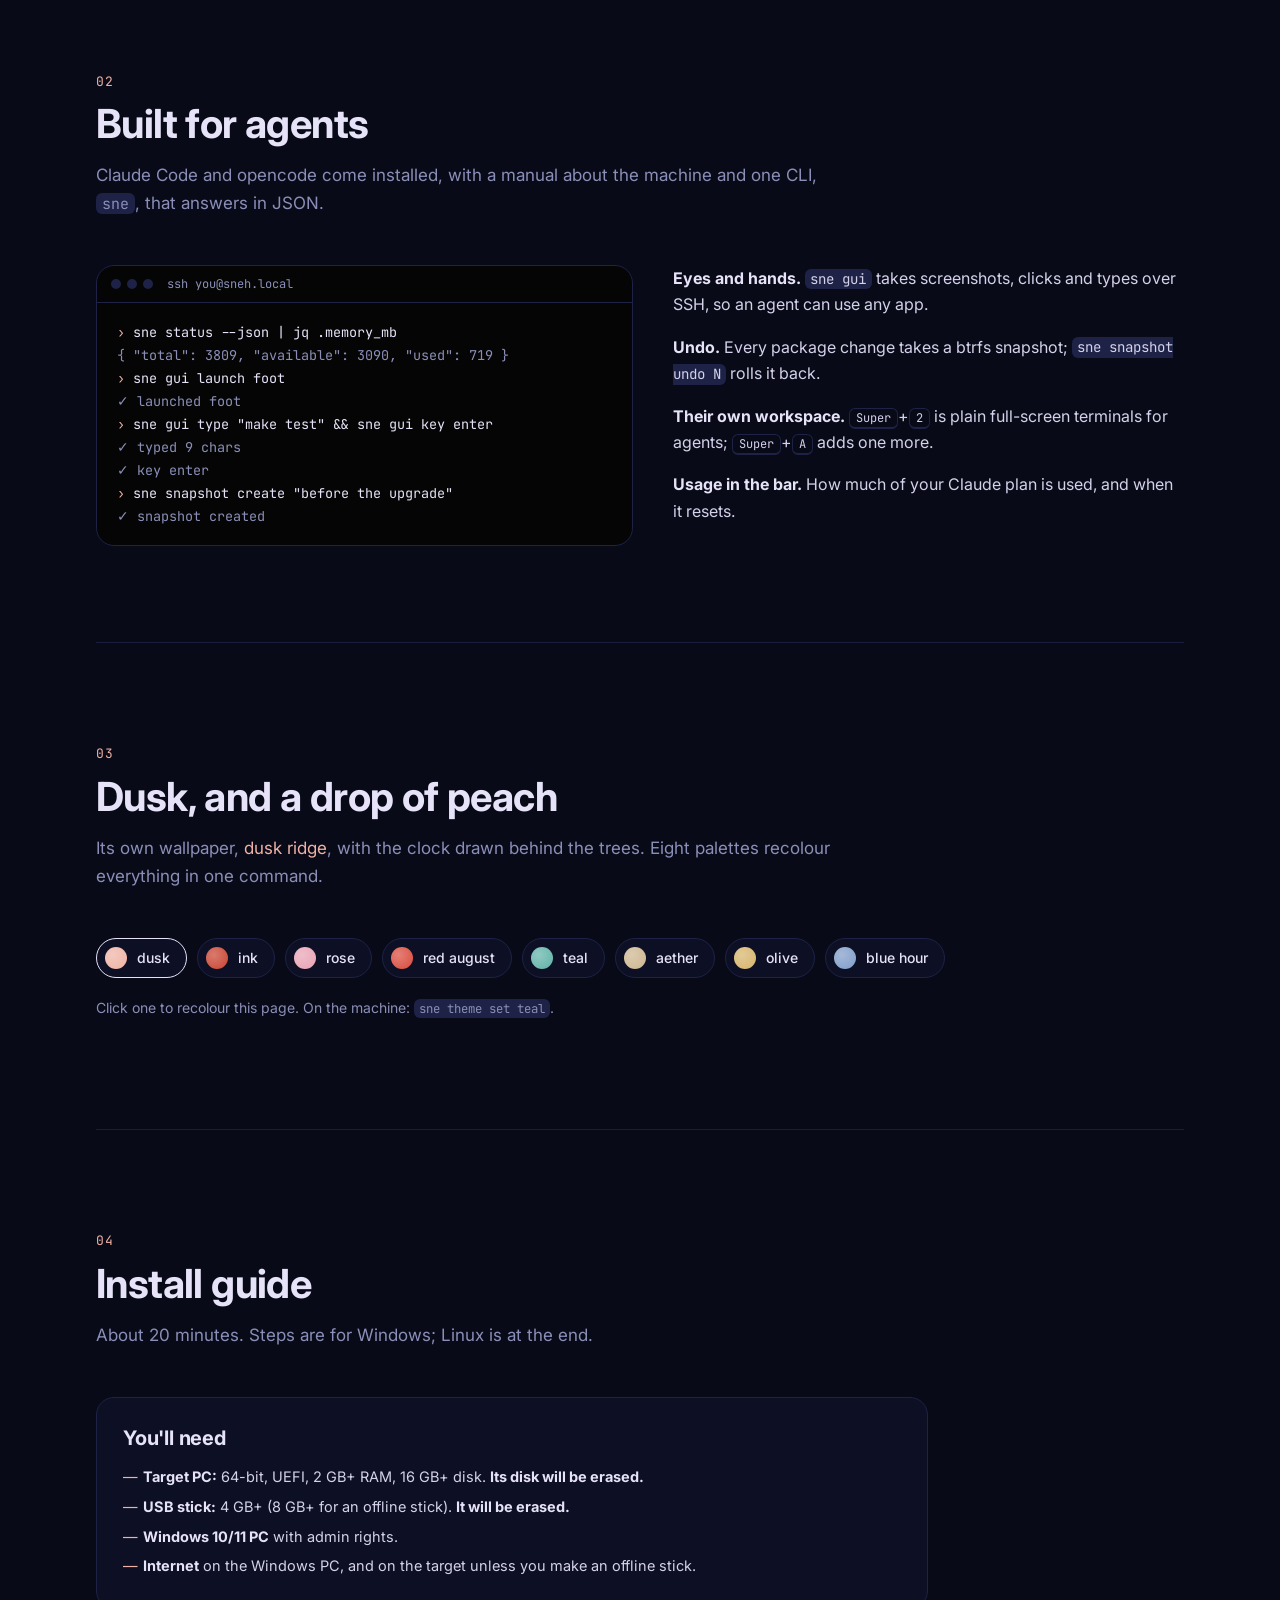
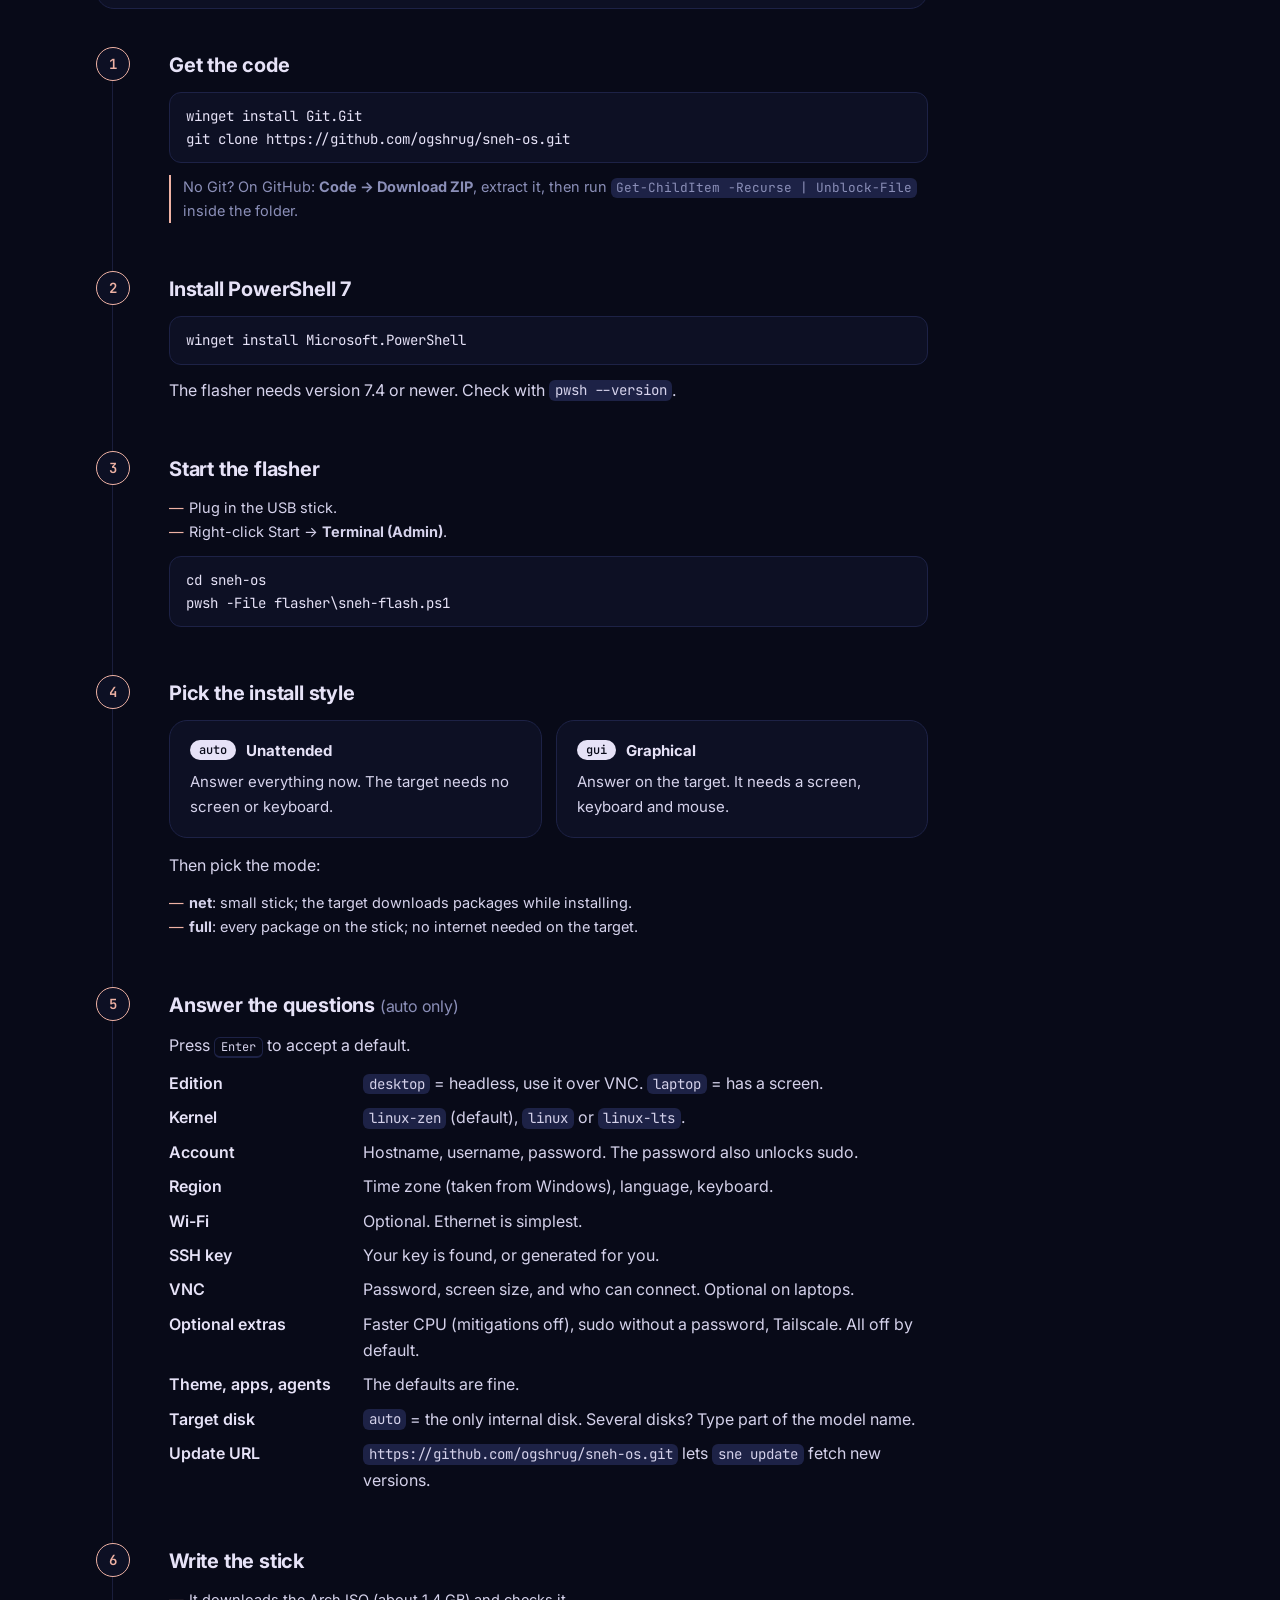
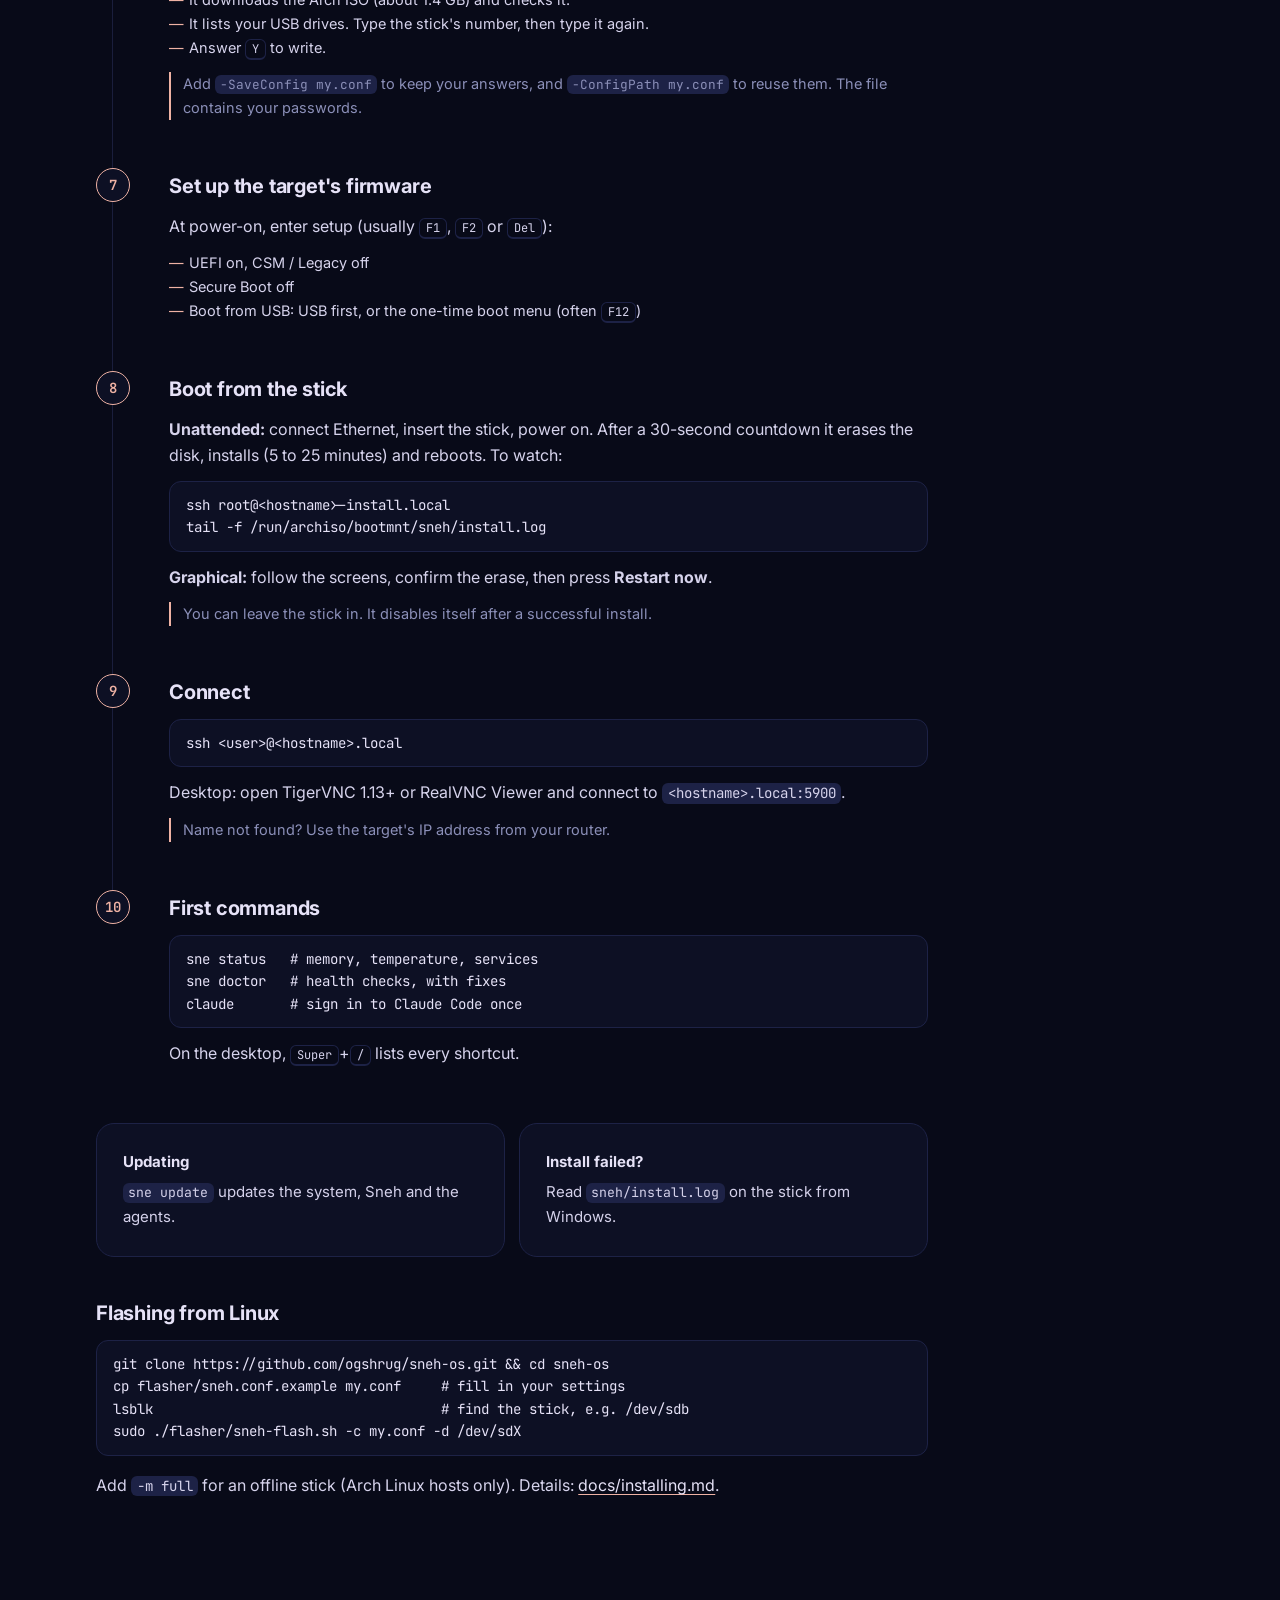
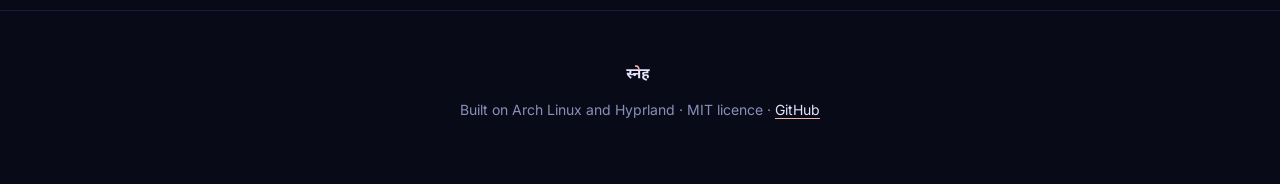
==== commit 7d3a9f74: "website: simpler page, step-by-step install guide; publish with GitHub Pages" ====
--- a/website/index.html
+++ b/website/index.html
@@ -3,8 +3,8 @@
 <head>
 <meta charset="utf-8">
 <meta name="viewport" content="width=device-width, initial-scale=1">
-<title>स्नेह · Sneh — headless, agent-first Arch</title>
-<meta name="description" content="स्नेह (Sneh) is a small, fast, agent-first Arch Linux build for old mini PCs without a monitor. Flash a USB stick on Windows, plug it in, and it installs itself.">
+<title>स्नेह · Sneh</title>
+<meta name="description" content="स्नेह (Sneh) is a small, fast, agent-first Arch Linux for old machines. Flash a USB stick, plug it in, and it installs itself.">
 <link rel="icon" href="assets/sneh-icon.svg" type="image/svg+xml">
 <link rel="preconnect" href="https://fonts.googleapis.com">
 <link rel="preconnect" href="https://fonts.gstatic.com" crossorigin>
@@ -14,14 +14,12 @@
 <body>
 
 <header class="nav">
-  <a class="brand" href="#top"><svg class="mark" viewBox="-20 -916 1651 1099" aria-hidden="true" fill="currentColor"><path d="M277 23Q195 -59 141.5 -124Q88 -189 63 -233Q47 -261 40 -283.5Q33 -306 33 -325Q33 -357 52 -376.5Q71 -396 108 -396Q146 -396 175.5 -372.5Q205 -349 234 -316L152 -329Q188 -350 202.5 -378Q217 -406 217 -444Q217 -474 209 -500Q201 -526 187 -543L257 -510H0V-622H525V-510H308L331 -541Q343 -516 349.5 -489.5Q356 -463 356 -429Q356 -389 342.5 -358Q329 -327 307 -304L294 -289Q276 -269 252 -254Q228 -239 197 -227V-244Q222 -215 251 -184.5Q280 -154 313 -123Q346 -92 380 -61ZM441 -204Q392 -204 339 -217Q286 -230 236 -260L283 -345Q323 -329 357 -322.5Q391 -316 430 -316Q459 -316 487 -318.5Q515 -321 544 -325L549 -218Q524 -210 497.5 -207Q471 -204 441 -204ZM415 -622H1045V-510H953V0H813V-261H665V-239Q665 -195 647 -174Q629 -153 595 -153Q570 -153 544 -167.5Q518 -182 495.5 -205.5Q473 -229 459.5 -256.5Q446 -284 446 -308Q446 -337 462 -355Q478 -373 524 -373H813V-510H415ZM1171 -195Q1126 -226 1105 -258.5Q1084 -291 1084 -327Q1084 -388 1129 -420Q1174 -452 1258 -452H1381V-510H1030V-622H1611V-510H1519V-345H1279Q1249 -345 1235 -335Q1221 -325 1221 -306Q1221 -290 1233 -276Q1245 -262 1268 -249ZM1376 -51Q1398 -65 1410 -81.5Q1422 -98 1422 -116Q1422 -139 1401.5 -154.5Q1381 -170 1335 -170Q1281 -170 1252.5 -149.5Q1224 -129 1224 -93Q1224 -63 1247 -39Q1270 -15 1319 7Q1368 29 1443 54L1385 163Q1283 133 1216.5 96Q1150 59 1117.5 12.5Q1085 -34 1085 -91Q1085 -157 1119.5 -198Q1154 -239 1212 -258.5Q1270 -278 1342 -278Q1419 -278 1467 -256Q1515 -234 1537.5 -198.5Q1560 -163 1560 -121Q1560 -82 1543.5 -49Q1527 -16 1490 15Z"/><path fill="var(--accent)" d="M818 -615Q801 -667 787.5 -700Q774 -733 760.5 -751Q747 -769 731 -775.5Q715 -782 694 -782Q676 -782 656.5 -778Q637 -774 620 -767L585 -876Q612 -886 641.5 -891Q671 -896 700 -896Q746 -896 779.5 -883Q813 -870 839 -838.5Q865 -807 888.5 -752.5Q912 -698 938 -615Z"/></svg><span>sneh</span></a>
+  <a class="brand" href="#top" aria-label="स्नेह, back to top"><svg class="mark" viewBox="-20 -916 1651 1099" aria-hidden="true" fill="currentColor"><path d="M277 23Q195 -59 141.5 -124Q88 -189 63 -233Q47 -261 40 -283.5Q33 -306 33 -325Q33 -357 52 -376.5Q71 -396 108 -396Q146 -396 175.5 -372.5Q205 -349 234 -316L152 -329Q188 -350 202.5 -378Q217 -406 217 -444Q217 -474 209 -500Q201 -526 187 -543L257 -510H0V-622H525V-510H308L331 -541Q343 -516 349.5 -489.5Q356 -463 356 -429Q356 -389 342.5 -358Q329 -327 307 -304L294 -289Q276 -269 252 -254Q228 -239 197 -227V-244Q222 -215 251 -184.5Q280 -154 313 -123Q346 -92 380 -61ZM441 -204Q392 -204 339 -217Q286 -230 236 -260L283 -345Q323 -329 357 -322.5Q391 -316 430 -316Q459 -316 487 -318.5Q515 -321 544 -325L549 -218Q524 -210 497.5 -207Q471 -204 441 -204ZM415 -622H1045V-510H953V0H813V-261H665V-239Q665 -195 647 -174Q629 -153 595 -153Q570 -153 544 -167.5Q518 -182 495.5 -205.5Q473 -229 459.5 -256.5Q446 -284 446 -308Q446 -337 462 -355Q478 -373 524 -373H813V-510H415ZM1171 -195Q1126 -226 1105 -258.5Q1084 -291 1084 -327Q1084 -388 1129 -420Q1174 -452 1258 -452H1381V-510H1030V-622H1611V-510H1519V-345H1279Q1249 -345 1235 -335Q1221 -325 1221 -306Q1221 -290 1233 -276Q1245 -262 1268 -249ZM1376 -51Q1398 -65 1410 -81.5Q1422 -98 1422 -116Q1422 -139 1401.5 -154.5Q1381 -170 1335 -170Q1281 -170 1252.5 -149.5Q1224 -129 1224 -93Q1224 -63 1247 -39Q1270 -15 1319 7Q1368 29 1443 54L1385 163Q1283 133 1216.5 96Q1150 59 1117.5 12.5Q1085 -34 1085 -91Q1085 -157 1119.5 -198Q1154 -239 1212 -258.5Q1270 -278 1342 -278Q1419 -278 1467 -256Q1515 -234 1537.5 -198.5Q1560 -163 1560 -121Q1560 -82 1543.5 -49Q1527 -16 1490 15Z"/><path fill="var(--accent)" d="M818 -615Q801 -667 787.5 -700Q774 -733 760.5 -751Q747 -769 731 -775.5Q715 -782 694 -782Q676 -782 656.5 -778Q637 -774 620 -767L585 -876Q612 -886 641.5 -891Q671 -896 700 -896Q746 -896 779.5 -883Q813 -870 839 -838.5Q865 -807 888.5 -752.5Q912 -698 938 -615Z"/></svg></a>
   <nav>
     <a href="#how">How</a>
-    <a href="#editions">Editions</a>
     <a href="#agents">Agents</a>
-    <a href="#fast">Speed</a>
-    <a href="#install">Install</a>
-    <a href="#faq">FAQ</a>
+    <a href="#look">Look</a>
+    <a href="#install" class="nav-cta">Install</a>
   </nav>
 </header>
 
@@ -29,23 +27,22 @@
 
 <section class="hero">
   <div class="hero-text">
-    <p class="eyebrow"><span class="deva">स्नेह</span> · sneh · affection for old machines</p>
-    <h1>An operating system for the machine <em>under your desk</em> that nobody looks at.</h1>
-    <p class="lede"><span class="deva">स्नेह</span> (sneh: <i>affection</i>) is a small Arch Linux build for old mini PCs with no monitor. It is built for AI agents first and has a quiet dusk-coloured desktop that you reach over VNC. You flash a USB stick on Windows, plug it in, and walk away. It installs itself.</p>
+    <p class="eyebrow"><span class="deva">स्नेह</span> · affection for old machines</p>
+    <h1>A quiet Arch Linux for the old machine <em>under your desk</em>.</h1>
+    <p class="lede">Sneh turns an old mini PC or laptop into a fast, dusk-coloured desktop with AI coding agents built in. Flash a USB stick, plug it in, and it installs itself, or walks you through a graphical installer.</p>
     <div class="cta">
-      <a class="btn primary" href="#install">Flash a stick</a>
-      <a class="btn ghost" href="#how">How it works</a>
+      <a class="btn primary" href="#install">Install guide</a>
+      <a class="btn ghost" href="https://github.com/ogshrug/sneh-os">GitHub</a>
     </div>
     <ul class="facts">
-      <li><b>1.6 GB</b> installed</li>
-      <li><b>~11 s</b> to desktop</li>
-      <li><b>&lt; 5 min</b> install</li>
+      <li><b>0.7 GB</b> RAM at idle</li>
+      <li><b>1.7 GB</b> on disk</li>
+      <li><b>~12 s</b> to desktop</li>
       <li><b>4 GB</b> DDR3 is plenty</li>
     </ul>
   </div>
   <figure class="hero-shot">
-    <img src="assets/desktop.webp" width="1600" height="900" alt="The Sneh desktop: a dusk forest wallpaper with the big clock behind the trees, the top bar and the dock">
-    <figcaption>Real screenshot of the dusk theme, taken by <code>sne gui screenshot</code> over SSH.</figcaption>
+    <img src="assets/desktop.webp" width="1600" height="900" alt="The Sneh desktop: a dusk forest wallpaper with a big clock behind the trees, a top bar and a dock">
   </figure>
 </section>
 
@@ -53,124 +50,58 @@
   <div class="section-head">
     <span class="num">01</span>
     <h2>How it works</h2>
-    <p>No custom ISO and no screen required. The official, checksummed Arch ISO goes on a FAT32 stick, along with an installer that runs before anyone could type.</p>
+    <p>No custom ISO. The official, checksummed Arch Linux ISO goes on a stick together with Sneh's installer.</p>
   </div>
   <ol class="flow">
-    <li>
-      <span class="step">Flash</span>
-      <p>On Windows, <code>sneh-flash.ps1</code> asks for a hostname, user, SSH key, VNC password and Wi-Fi once. It verifies the Arch ISO, writes the stick and adds your settings.</p>
-    </li>
-    <li>
-      <span class="step">Plug in</span>
-      <p>The stick boots in UEFI mode. The ISO's own autorun hook starts the Sneh installer. You can watch it with <code>ssh root@&lt;host&gt;-install.local</code>.</p>
-    </li>
-    <li>
-      <span class="step">Install</span>
-      <p>The installer picks the only internal disk and counts down 30 s before touching it. It lays out btrfs with snapshots and installs only the firmware your hardware has.</p>
-    </li>
-    <li>
-      <span class="step">Done</span>
-      <p>The installer wipes your passwords from the stick and disables the stick's bootloader so it can't boot again. Then it reboots into Sneh. Connect with <code>ssh you@&lt;host&gt;.local</code> or VNC on <code>:5900</code>.</p>
-    </li>
+    <li><span class="step">Flash</span><p>Run the flasher on Windows or Linux. Answer a few questions now, or leave them for the machine.</p></li>
+    <li><span class="step">Boot</span><p>Plug the stick into the target. It installs itself with no screen, or opens a graphical installer if it has one.</p></li>
+    <li><span class="step">Use</span><p>Log in, or reach it over SSH and VNC. The agents are already there.</p></li>
   </ol>
-  <div class="diagram" aria-hidden="true">
-    <svg viewBox="0 0 900 150" role="img">
-      <g class="node"><rect x="10" y="40" width="170" height="70" rx="14"/><text x="95" y="72">Windows PC</text><text x="95" y="92" class="sub">sneh-flash.ps1</text></g>
-      <g class="node"><rect x="245" y="40" width="170" height="70" rx="14"/><text x="330" y="72">USB stick</text><text x="330" y="92" class="sub">Arch ISO + installer</text></g>
-      <g class="node accent"><rect x="480" y="40" width="170" height="70" rx="14"/><text x="565" y="72">Mini PC</text><text x="565" y="92" class="sub">installs itself</text></g>
-      <g class="node"><rect x="715" y="40" width="175" height="70" rx="14"/><text x="802" y="72">You + agents</text><text x="802" y="92" class="sub">SSH · VNC · sne</text></g>
-      <g class="edge"><path d="M180 75 H245"/><path d="M415 75 H480"/><path d="M650 75 H715"/></g>
-    </svg>
-  </div>
-</section>
-
-<section id="editions">
-  <div class="section-head">
-    <span class="num">02</span>
-    <h2>Two editions, two installers</h2>
-    <p>Pick both when you flash. They share one codebase, one look and one CLI.</p>
-  </div>
   <div class="grid two">
     <article class="card">
-      <h3><span class="tag">desktop</span> The headless mini PC</h3>
-      <p>Hyprland draws to a virtual screen that only VNC sees. There's no audio stack and the machine never suspends. The power key powers off and a closed lid is ignored. It's built for a box in a cupboard that runs agents all day.</p>
-      <ul class="ticks"><li>Virtual output at your chosen resolution</li><li>wayvnc with RSA-AES password auth</li><li><code>sne desktop off</code> frees about 250 MB for agents</li></ul>
+      <h3><span class="tag">desktop</span> Headless box</h3>
+      <p>A mini PC in a cupboard. The desktop draws to a virtual screen you see over VNC. No audio, never sleeps.</p>
     </article>
     <article class="card">
-      <h3><span class="tag">laptop</span> The one you carry</h3>
-      <p>Real screen, battery, brightness, PipeWire audio, Bluetooth and Wi-Fi TUIs. A lock screen follows the automatic login, and the machine dims, locks and sleeps when idle. VNC is there if you want it.</p>
-      <ul class="ticks"><li>hyprlock and hypridle</li><li>power-profiles-daemon</li><li>impala, bluetui and wiremix</li></ul>
+      <h3><span class="tag">laptop</span> Machine with a screen</h3>
+      <p>Battery, brightness, sound, Bluetooth, Wi-Fi and a lock screen. VNC is optional.</p>
     </article>
-    <article class="card">
-      <h3><span class="tag">net</span> Small stick</h3>
-      <p>About 1.2 GB on the stick. Packages come from the fastest Arch mirror during the install. This is the right default when the box has Ethernet.</p>
-    </article>
-    <article class="card">
-      <h3><span class="tag">full</span> Offline stick</h3>
-      <p>The Windows flasher resolves the whole dependency tree itself and downloads every package and its signature. It also writes a trimmed repo database. The install then needs no network at all, and that's tested with the VM's internet cut off.</p>
-    </article>
-  </div>
-</section>
-
-<section id="agents" class="band">
-  <div class="section-head">
-    <span class="num">03</span>
-    <h2>Agent-first, not agent-added</h2>
-    <p>Claude Code and opencode come installed. Each gets a system manual it reads on start, along with skills and a tmux session that survives disconnects. Every system action goes through one CLI that returns JSON.</p>
+  </div>
+</section>
+
+<section id="agents">
+  <div class="section-head">
+    <span class="num">02</span>
+    <h2>Built for agents</h2>
+    <p>Claude Code and opencode come installed, with a manual about the machine and one CLI, <code>sne</code>, that answers in JSON.</p>
   </div>
   <div class="grid split">
     <div class="term" role="img" aria-label="Terminal session showing sne commands">
       <div class="term-bar"><i></i><i></i><i></i><span>ssh you@sneh.local</span></div>
 <pre><span class="p">›</span> sne status --json | jq .memory_mb
-<span class="o">{ "total": 3898, "available": 3140, "used": 757 }</span>
+<span class="o">{ "total": 3809, "available": 3090, "used": 719 }</span>
 <span class="p">›</span> sne gui launch foot
 <span class="o">✓ launched foot</span>
 <span class="p">›</span> sne gui type "make test" &amp;&amp; sne gui key enter
 <span class="o">✓ typed 9 chars
 ✓ key enter</span>
-<span class="p">›</span> RK_SHOT_SCALE=0.5 sne gui screenshot
-<span class="o">~/.cache/sneh/shots/shot-0612.png</span>
-<span class="p">›</span> sne snapshot create "before the agent upgrades node"
+<span class="p">›</span> sne snapshot create "before the upgrade"
 <span class="o">✓ snapshot created</span></pre>
     </div>
     <ul class="features">
-      <li><b>Eyes and hands.</b> <code>sne gui</code> takes screenshots, clicks, types and lists windows, all from SSH. An agent can drive any GUI app on the virtual screen.</li>
-      <li><b>A manual, not guesses.</b> <code>AGENTS.md</code> tells the agent what the machine is and what it may change. It also sets the memory budget and says to snapshot before touching <code>/etc</code>.</li>
-      <li><b>Undo.</b> pacman takes btrfs snapshots automatically (snap-pac), and <code>sne snapshot undo N</code> rolls a change back.</li>
-      <li><b>Bash where it matters.</b> The login shell is POSIX, so <code>ssh box 'cmd'</code>, scp and agents all behave. Your interactive terminals still open in fish.</li>
-      <li><b>A workspace of their own.</b> Workspace 1 is your desk. Workspace 2 belongs to the agents: plain, full-screen tmux sessions side by side, one more with every <kbd>Super</kbd>+<kbd>A</kbd>.</li>
-      <li><b>Usage at a glance.</b> The bar shows how much of your Claude plan limit is used and when it resets, read from Claude Code's own status line.</li>
+      <li><b>Eyes and hands.</b> <code>sne gui</code> takes screenshots, clicks and types over SSH, so an agent can use any app.</li>
+      <li><b>Undo.</b> Every package change takes a btrfs snapshot; <code>sne snapshot undo N</code> rolls it back.</li>
+      <li><b>Their own workspace.</b> <kbd>Super</kbd>+<kbd>2</kbd> is plain full-screen terminals for agents; <kbd>Super</kbd>+<kbd>A</kbd> adds one more.</li>
+      <li><b>Usage in the bar.</b> How much of your Claude plan is used, and when it resets.</li>
     </ul>
   </div>
 </section>
 
-<section id="fast">
-  <div class="section-head">
-    <span class="num">04</span>
-    <h2>Fast on a 4 GB DDR3 machine</h2>
-    <p>Every default was chosen for an old Celeron or Core i3 with slow memory. These numbers are measured, not promised, from the test VM: 2 vCPUs, 4 GB RAM and software rendering.</p>
-  </div>
-  <div class="stats">
-    <div><b>1.6<small>GB</small></b><span>installed on disk</span></div>
-    <div><b>11.3<small>s</small></b><span>power-on to desktop</span></div>
-    <div><b>&lt;5<small>min</small></b><span>unattended install</span></div>
-    <div><b>0</b><span>failed units at boot</span></div>
-  </div>
-  <div class="grid three small">
-    <div><h4>Memory</h4><p>zram swap with zstd at half of RAM, tuned swappiness, and earlyoom. Xwayland is off, foot runs as a server, and there's no portal or audio daemon on the headless edition.</p></div>
-    <div><h4>Disk</h4><p>Only the firmware split your hardware needs. No docs, man pages or foreign translations. A single systemd initramfs, and btrfs with zstd:1 compression.</p></div>
-    <div><h4>Graphics</h4><p>Blur and shadows are off, the frame rate is variable, and the cursor is drawn in software on the headless output. "Melt" animations are short, and <code>sne perf vnc</code> turns them off.</p></div>
-    <div><h4>Kernel</h4><p>linux-zen by default for low latency. The I/O scheduler is chosen per disk type, dirty-page writeback is small so there are no stalls, and BBR is used for SSH and VNC.</p></div>
-    <div><h4>Boot</h4><p>systemd-boot with no timeout. First-boot work is done during the install, and the wait-online service is masked. Shutdown takes about 10 s.</p></div>
-    <div><h4>Updates</h4><p><code>sne update</code> runs pacman and updates the Sneh payload, Claude Code and opencode. The package cache is cleared, so the disk stays small.</p></div>
-  </div>
-</section>
-
 <section id="look" class="band">
   <div class="section-head">
-    <span class="num">05</span>
+    <span class="num">03</span>
     <h2>Dusk, and a drop of peach</h2>
-    <p>Night-navy, pale lavender type and one peach accent, with its own wallpaper, <em>dusk ridge</em>. Eight palettes regenerate the bar, dock, launcher, terminal, notifications and lock screen in one command. Pick a picture and the accent follows it, and a big clock is drawn <em>behind</em> the scenery, so the trees stand in front of the time. Firewatch wallpapers are one optional download away. <kbd>Super</kbd>+<kbd>/</kbd> lists every shortcut.</p>
+    <p>Its own wallpaper, <em>dusk ridge</em>, with the clock drawn behind the trees. Eight palettes recolour everything in one command.</p>
   </div>
   <div class="swatches">
     <button data-theme="dusk" class="on"><i style="--a:#efb2a4"></i>dusk</button>
@@ -182,43 +113,154 @@
     <button data-theme="olive"><i style="--a:#d6b46a"></i>olive</button>
     <button data-theme="blue-hour"><i style="--a:#7f9cc9"></i>blue hour</button>
   </div>
-  <p class="hint">Click a palette to recolour this page. On the machine the command is <code>sne theme set teal</code>.</p>
+  <p class="hint">Click one to recolour this page. On the machine: <code>sne theme set teal</code>.</p>
 </section>
 
 <section id="install">
   <div class="section-head">
-    <span class="num">06</span>
-    <h2>Flash it</h2>
-    <p>Windows 10/11 with PowerShell 7.4+. A Linux flasher is included too.</p>
-  </div>
-  <ol class="steps">
-    <li><p>Install PowerShell 7 if you don't have it:</p><pre>winget install Microsoft.PowerShell</pre></li>
-    <li><p>Open <b>pwsh as Administrator</b> in the Sneh folder and run:</p><pre>pwsh -File flasher\sneh-flash.ps1</pre></li>
-    <li><p>Mini PC firmware: UEFI on, CSM/Legacy off, Secure Boot off, USB first.</p></li>
-    <li><p>Plug in Ethernet and the stick, then power on. Ten minutes later:</p><pre>ssh you@sneh.local
-sne status</pre></li>
-  </ol>
-</section>
-
-<section id="faq" class="band">
-  <div class="section-head">
-    <span class="num">07</span>
-    <h2>Questions</h2>
-  </div>
-  <div class="faq">
-    <details><summary>Will it wipe the wrong disk?</summary><p>It refuses to guess. It only considers internal, non-removable disks of at least 16 GB, and never the stick. With <code>auto</code> it aborts if there's more than one candidate. You can name the disk by model or serial instead. It also waits 30 s before writing anything, and your settings must include <code>ALLOW_WIPE=yes</code>.</p></details>
-    <details><summary>What if I leave the stick plugged in?</summary><p>Nothing happens. After a successful install it disables its own bootloader, so even firmware that always boots USB first falls through to Sneh. Rename the file back to get an SSH rescue system.</p></details>
-    <details><summary>Which VNC client?</summary><p>Anything that speaks RSA-AES or VeNCrypt, such as TigerVNC 1.13+ or RealVNC Viewer. You can also bind VNC to localhost and tunnel it with <code>ssh -L 5900:localhost:5900</code>, or bind it to Tailscale.</p></details>
-    <details><summary>Does my old CPU work?</summary><p>Any x86-64 machine with UEFI works. Claude Code and opencode need SSE4.2, which every Intel Core since 2008, Bay Trail and later Celerons, and AMD chips since 2011 have. <code>sne doctor</code> checks it.</p></details>
-    <details><summary>The screen goes black on my mini PC</summary><p>Some iGPUs won't start without a display attached. A $5 HDMI dummy plug fixes it, and Sneh then uses that "monitor" for VNC automatically.</p></details>
-    <details><summary>Is this Ryoku or Omarchy?</summary><p>Neither. Sneh is a separate project with its own code and palettes. It takes inspiration from Ryoku's look and Omarchy's take-it-and-go approach, and is built on Arch Linux and Hyprland.</p></details>
+    <span class="num">04</span>
+    <h2>Install guide</h2>
+    <p>About 20 minutes. Steps are for Windows; Linux is at the end.</p>
+  </div>
+
+  <div class="guide">
+    <div class="need">
+      <h3>You'll need</h3>
+      <ul class="ticks">
+        <li><b>Target PC:</b> 64-bit, UEFI, 2 GB+ RAM, 16 GB+ disk. <b>Its disk will be erased.</b></li>
+        <li><b>USB stick:</b> 4 GB+ (8 GB+ for an offline stick). <b>It will be erased.</b></li>
+        <li><b>Windows 10/11 PC</b> with admin rights.</li>
+        <li><b>Internet</b> on the Windows PC, and on the target unless you make an offline stick.</li>
+      </ul>
+    </div>
+
+    <ol class="guide-steps">
+      <li>
+        <h3>Get the code</h3>
+<pre>winget install Git.Git
+git clone https://github.com/ogshrug/sneh-os.git</pre>
+        <p class="note">No Git? On GitHub: <b>Code → Download ZIP</b>, extract it, then run <code>Get-ChildItem -Recurse | Unblock-File</code> inside the folder.</p>
+      </li>
+
+      <li>
+        <h3>Install PowerShell 7</h3>
+<pre>winget install Microsoft.PowerShell</pre>
+        <p>The flasher needs version 7.4 or newer. Check with <code>pwsh --version</code>.</p>
+      </li>
+
+      <li>
+        <h3>Start the flasher</h3>
+        <ul class="ticks">
+          <li>Plug in the USB stick.</li>
+          <li>Right-click Start → <b>Terminal (Admin)</b>.</li>
+        </ul>
+<pre>cd sneh-os
+pwsh -File flasher\sneh-flash.ps1</pre>
+      </li>
+
+      <li>
+        <h3>Pick the install style</h3>
+        <div class="grid two choice">
+          <div class="card"><h4><span class="tag">auto</span> Unattended</h4><p>Answer everything now. The target needs no screen or keyboard.</p></div>
+          <div class="card"><h4><span class="tag">gui</span> Graphical</h4><p>Answer on the target. It needs a screen, keyboard and mouse.</p></div>
+        </div>
+        <p>Then pick the mode:</p>
+        <ul class="ticks">
+          <li><b>net</b>: small stick; the target downloads packages while installing.</li>
+          <li><b>full</b>: every package on the stick; no internet needed on the target.</li>
+        </ul>
+      </li>
+
+      <li>
+        <h3>Answer the questions <span class="muted">(auto only)</span></h3>
+        <p>Press <kbd>Enter</kbd> to accept a default.</p>
+        <dl class="qa">
+          <dt>Edition</dt><dd><code>desktop</code> = headless, use it over VNC. <code>laptop</code> = has a screen.</dd>
+          <dt>Kernel</dt><dd><code>linux-zen</code> (default), <code>linux</code> or <code>linux-lts</code>.</dd>
+          <dt>Account</dt><dd>Hostname, username, password. The password also unlocks sudo.</dd>
+          <dt>Region</dt><dd>Time zone (taken from Windows), language, keyboard.</dd>
+          <dt>Wi-Fi</dt><dd>Optional. Ethernet is simplest.</dd>
+          <dt>SSH key</dt><dd>Your key is found, or generated for you.</dd>
+          <dt>VNC</dt><dd>Password, screen size, and who can connect. Optional on laptops.</dd>
+          <dt>Optional extras</dt><dd>Faster CPU (mitigations off), sudo without a password, Tailscale. All off by default.</dd>
+          <dt>Theme, apps, agents</dt><dd>The defaults are fine.</dd>
+          <dt>Target disk</dt><dd><code>auto</code> = the only internal disk. Several disks? Type part of the model name.</dd>
+          <dt>Update URL</dt><dd><code>https://github.com/ogshrug/sneh-os.git</code> lets <code>sne update</code> fetch new versions.</dd>
+        </dl>
+      </li>
+
+      <li>
+        <h3>Write the stick</h3>
+        <ul class="ticks">
+          <li>It downloads the Arch ISO (about 1.4 GB) and checks it.</li>
+          <li>It lists your USB drives. Type the stick's number, then type it again.</li>
+          <li>Answer <kbd>Y</kbd> to write.</li>
+        </ul>
+        <p class="note">Add <code>-SaveConfig my.conf</code> to keep your answers, and <code>-ConfigPath my.conf</code> to reuse them. The file contains your passwords.</p>
+      </li>
+
+      <li>
+        <h3>Set up the target's firmware</h3>
+        <p>At power-on, enter setup (usually <kbd>F1</kbd>, <kbd>F2</kbd> or <kbd>Del</kbd>):</p>
+        <ul class="ticks">
+          <li>UEFI on, CSM / Legacy off</li>
+          <li>Secure Boot off</li>
+          <li>Boot from USB: USB first, or the one-time boot menu (often <kbd>F12</kbd>)</li>
+        </ul>
+      </li>
+
+      <li>
+        <h3>Boot from the stick</h3>
+        <p><b>Unattended:</b> connect Ethernet, insert the stick, power on. After a 30-second countdown it erases the disk, installs (5 to 25 minutes) and reboots. To watch:</p>
+<pre>ssh root@&lt;hostname&gt;-install.local
+tail -f /run/archiso/bootmnt/sneh/install.log</pre>
+        <p><b>Graphical:</b> follow the screens, confirm the erase, then press <b>Restart now</b>.</p>
+        <p class="note">You can leave the stick in. It disables itself after a successful install.</p>
+      </li>
+
+      <li>
+        <h3>Connect</h3>
+<pre>ssh &lt;user&gt;@&lt;hostname&gt;.local</pre>
+        <p>Desktop: open TigerVNC 1.13+ or RealVNC Viewer and connect to <code>&lt;hostname&gt;.local:5900</code>.</p>
+        <p class="note">Name not found? Use the target's IP address from your router.</p>
+      </li>
+
+      <li>
+        <h3>First commands</h3>
+<pre>sne status   # memory, temperature, services
+sne doctor   # health checks, with fixes
+claude       # sign in to Claude Code once</pre>
+        <p>On the desktop, <kbd>Super</kbd>+<kbd>/</kbd> lists every shortcut.</p>
+      </li>
+    </ol>
+
+    <div class="grid two after">
+      <div class="card">
+        <h4>Updating</h4>
+        <p><code>sne update</code> updates the system, Sneh and the agents.</p>
+      </div>
+      <div class="card">
+        <h4>Install failed?</h4>
+        <p>Read <code>sneh/install.log</code> on the stick from Windows.</p>
+      </div>
+    </div>
+
+    <div class="linux">
+      <h3>Flashing from Linux</h3>
+<pre>git clone https://github.com/ogshrug/sneh-os.git &amp;&amp; cd sneh-os
+cp flasher/sneh.conf.example my.conf     # fill in your settings
+lsblk                                    # find the stick, e.g. /dev/sdb
+sudo ./flasher/sneh-flash.sh -c my.conf -d /dev/sdX</pre>
+      <p>Add <code>-m full</code> for an offline stick (Arch Linux hosts only). Details: <a href="https://github.com/ogshrug/sneh-os/blob/main/docs/installing.md">docs/installing.md</a>.</p>
+    </div>
   </div>
 </section>
 
 </main>
 
 <footer>
-  <p><svg class="mark small" viewBox="-20 -916 1651 1099" aria-hidden="true" fill="currentColor"><path d="M277 23Q195 -59 141.5 -124Q88 -189 63 -233Q47 -261 40 -283.5Q33 -306 33 -325Q33 -357 52 -376.5Q71 -396 108 -396Q146 -396 175.5 -372.5Q205 -349 234 -316L152 -329Q188 -350 202.5 -378Q217 -406 217 -444Q217 -474 209 -500Q201 -526 187 -543L257 -510H0V-622H525V-510H308L331 -541Q343 -516 349.5 -489.5Q356 -463 356 -429Q356 -389 342.5 -358Q329 -327 307 -304L294 -289Q276 -269 252 -254Q228 -239 197 -227V-244Q222 -215 251 -184.5Q280 -154 313 -123Q346 -92 380 -61ZM441 -204Q392 -204 339 -217Q286 -230 236 -260L283 -345Q323 -329 357 -322.5Q391 -316 430 -316Q459 -316 487 -318.5Q515 -321 544 -325L549 -218Q524 -210 497.5 -207Q471 -204 441 -204ZM415 -622H1045V-510H953V0H813V-261H665V-239Q665 -195 647 -174Q629 -153 595 -153Q570 -153 544 -167.5Q518 -182 495.5 -205.5Q473 -229 459.5 -256.5Q446 -284 446 -308Q446 -337 462 -355Q478 -373 524 -373H813V-510H415ZM1171 -195Q1126 -226 1105 -258.5Q1084 -291 1084 -327Q1084 -388 1129 -420Q1174 -452 1258 -452H1381V-510H1030V-622H1611V-510H1519V-345H1279Q1249 -345 1235 -335Q1221 -325 1221 -306Q1221 -290 1233 -276Q1245 -262 1268 -249ZM1376 -51Q1398 -65 1410 -81.5Q1422 -98 1422 -116Q1422 -139 1401.5 -154.5Q1381 -170 1335 -170Q1281 -170 1252.5 -149.5Q1224 -129 1224 -93Q1224 -63 1247 -39Q1270 -15 1319 7Q1368 29 1443 54L1385 163Q1283 133 1216.5 96Q1150 59 1117.5 12.5Q1085 -34 1085 -91Q1085 -157 1119.5 -198Q1154 -239 1212 -258.5Q1270 -278 1342 -278Q1419 -278 1467 -256Q1515 -234 1537.5 -198.5Q1560 -163 1560 -121Q1560 -82 1543.5 -49Q1527 -16 1490 15Z"/><path fill="var(--accent)" d="M818 -615Q801 -667 787.5 -700Q774 -733 760.5 -751Q747 -769 731 -775.5Q715 -782 694 -782Q676 -782 656.5 -778Q637 -774 620 -767L585 -876Q612 -886 641.5 -891Q671 -896 700 -896Q746 -896 779.5 -883Q813 -870 839 -838.5Q865 -807 888.5 -752.5Q912 -698 938 -615Z"/></svg> sneh · built on Arch Linux and Hyprland · made for the box that never sees a monitor</p>
+  <p><svg class="mark small" viewBox="-20 -916 1651 1099" aria-hidden="true" fill="currentColor"><path d="M277 23Q195 -59 141.5 -124Q88 -189 63 -233Q47 -261 40 -283.5Q33 -306 33 -325Q33 -357 52 -376.5Q71 -396 108 -396Q146 -396 175.5 -372.5Q205 -349 234 -316L152 -329Q188 -350 202.5 -378Q217 -406 217 -444Q217 -474 209 -500Q201 -526 187 -543L257 -510H0V-622H525V-510H308L331 -541Q343 -516 349.5 -489.5Q356 -463 356 -429Q356 -389 342.5 -358Q329 -327 307 -304L294 -289Q276 -269 252 -254Q228 -239 197 -227V-244Q222 -215 251 -184.5Q280 -154 313 -123Q346 -92 380 -61ZM441 -204Q392 -204 339 -217Q286 -230 236 -260L283 -345Q323 -329 357 -322.5Q391 -316 430 -316Q459 -316 487 -318.5Q515 -321 544 -325L549 -218Q524 -210 497.5 -207Q471 -204 441 -204ZM415 -622H1045V-510H953V0H813V-261H665V-239Q665 -195 647 -174Q629 -153 595 -153Q570 -153 544 -167.5Q518 -182 495.5 -205.5Q473 -229 459.5 -256.5Q446 -284 446 -308Q446 -337 462 -355Q478 -373 524 -373H813V-510H415ZM1171 -195Q1126 -226 1105 -258.5Q1084 -291 1084 -327Q1084 -388 1129 -420Q1174 -452 1258 -452H1381V-510H1030V-622H1611V-510H1519V-345H1279Q1249 -345 1235 -335Q1221 -325 1221 -306Q1221 -290 1233 -276Q1245 -262 1268 -249ZM1376 -51Q1398 -65 1410 -81.5Q1422 -98 1422 -116Q1422 -139 1401.5 -154.5Q1381 -170 1335 -170Q1281 -170 1252.5 -149.5Q1224 -129 1224 -93Q1224 -63 1247 -39Q1270 -15 1319 7Q1368 29 1443 54L1385 163Q1283 133 1216.5 96Q1150 59 1117.5 12.5Q1085 -34 1085 -91Q1085 -157 1119.5 -198Q1154 -239 1212 -258.5Q1270 -278 1342 -278Q1419 -278 1467 -256Q1515 -234 1537.5 -198.5Q1560 -163 1560 -121Q1560 -82 1543.5 -49Q1527 -16 1490 15Z"/><path fill="var(--accent)" d="M818 -615Q801 -667 787.5 -700Q774 -733 760.5 -751Q747 -769 731 -775.5Q715 -782 694 -782Q676 -782 656.5 -778Q637 -774 620 -767L585 -876Q612 -886 641.5 -891Q671 -896 700 -896Q746 -896 779.5 -883Q813 -870 839 -838.5Q865 -807 888.5 -752.5Q912 -698 938 -615Z"/></svg></p>
+  <p>Built on Arch Linux and Hyprland · MIT licence · <a href="https://github.com/ogshrug/sneh-os">GitHub</a></p>
 </footer>
 
 <script>
--- a/website/style.css
+++ b/website/style.css
@@ -35,7 +35,7 @@
 code { background: var(--overlay); padding: .1em .4em; border-radius: 6px; }
 em { font-style: normal; color: var(--accent); }
 .deva { font-family: "Noto Sans Devanagari", var(--deva), sans-serif; font-weight: 700; color: var(--accent); }
-.mark { height: 26px; width: auto; color: var(--fg); vertical-align: -6px; margin-right: 8px; }
+.mark { height: 28px; width: auto; color: var(--fg); vertical-align: -6px; margin-right: 8px; }
 .mark.small { height: 16px; vertical-align: -3px; margin-right: 4px; }
 
 /* nav — a floating pill, like the bar */
@@ -47,13 +47,16 @@
   border: 1px solid var(--overlay); border-radius: 999px;
   backdrop-filter: blur(10px);
 }
-.brand { text-decoration: none; font-weight: 600; letter-spacing: .02em; display: flex; gap: 8px; align-items: center; }
+.brand { text-decoration: none; display: flex; align-items: center; }
+.brand .mark { margin-right: 0; }
 .nav nav { display: flex; gap: 2px; flex-wrap: wrap; }
 .nav nav a {
   text-decoration: none; color: var(--muted); font-size: 14px; padding: 6px 12px; border-radius: 999px;
   transition: background .2s cubic-bezier(.23,1,.32,1), color .2s;
 }
 .nav nav a:hover { background: var(--overlay); color: var(--fg); }
+.nav nav a.nav-cta { color: var(--bg); background: var(--fg); font-weight: 600; }
+.nav nav a.nav-cta:hover { background: #fff; }
 
 main { max-width: 1120px; margin: 0 auto; padding: 0 16px; }
 section { padding: 96px 0; }
@@ -92,18 +95,11 @@
 h4 { margin: 0 0 6px; font-size: 15px; }
 
 /* how */
-.flow { list-style: none; padding: 0; margin: 0 0 40px; display: grid; grid-template-columns: repeat(4, 1fr); gap: 14px; counter-reset: s; }
+.flow { list-style: none; padding: 0; margin: 0 0 40px; display: grid; grid-template-columns: repeat(3, 1fr); gap: 14px; counter-reset: s; }
 .flow li { background: var(--surface); border: 1px solid var(--overlay); border-radius: var(--radius); padding: 22px; position: relative; }
 .flow li::before { counter-increment: s; content: counter(s, decimal-leading-zero); font-family: var(--mono); color: var(--muted); font-size: 12px; }
 .flow .step { display: block; font-weight: 600; font-size: 18px; margin: 6px 0 8px; }
 .flow p { margin: 0; color: color-mix(in srgb, var(--fg) 78%, var(--muted)); font-size: 15px; }
-.diagram svg { width: 100%; height: auto; }
-.diagram .node rect { fill: var(--surface); stroke: var(--overlay); }
-.diagram .node.accent rect { stroke: var(--accent); }
-.diagram text { fill: var(--fg); font: 600 15px var(--sans); text-anchor: middle; }
-.diagram text.sub { fill: var(--muted); font: 12px var(--mono); }
-.diagram .edge path { stroke: var(--accent); stroke-width: 1.5; stroke-dasharray: 4 5; fill: none; animation: flow 1.6s linear infinite; }
-@keyframes flow { to { stroke-dashoffset: -18; } }
 
 /* cards */
 .grid { display: grid; gap: 14px; }
@@ -130,16 +126,6 @@
 .features li { color: color-mix(in srgb, var(--fg) 80%, var(--muted)); }
 .features b { color: var(--fg); }
 
-/* stats */
-.stats { display: grid; grid-template-columns: repeat(4, 1fr); border: 1px solid var(--overlay); border-radius: var(--radius); margin-bottom: 40px; overflow: hidden; }
-.stats div { padding: 28px 24px; border-right: 1px solid var(--overlay); }
-.stats div:last-child { border-right: 0; }
-.stats b { display: block; font-size: 44px; letter-spacing: -.03em; line-height: 1; }
-.stats small { font-size: 18px; color: var(--muted); margin-left: 3px; font-weight: 500; }
-.stats span { color: var(--muted); font-size: 14px; }
-.grid.small p { color: var(--muted); font-size: 14.5px; margin: 0; }
-.grid.small > div { padding: 4px 4px 18px; border-bottom: 1px solid var(--line); }
-
 /* palettes */
 .swatches { display: flex; flex-wrap: wrap; gap: 10px; }
 .swatches button {
@@ -153,39 +139,52 @@
 .swatches i { width: 22px; height: 22px; border-radius: 50%; background: radial-gradient(circle at 35% 35%, color-mix(in srgb, var(--a) 70%, #fff), var(--a)); }
 .hint { color: var(--muted); font-size: 14px; margin-top: 18px; }
 
-/* install */
-.steps { padding-left: 22px; display: grid; gap: 18px; max-width: 46em; }
-.steps li::marker { color: var(--accent); font-family: var(--mono); }
-.steps p { margin: 0 0 8px; }
-.steps pre { background: var(--surface); border: 1px solid var(--overlay); border-radius: 12px; padding: 12px 16px; margin: 0; overflow-x: auto; }
-
-/* faq */
-.faq { display: grid; gap: 10px; max-width: 52em; }
-details { background: var(--surface); border: 1px solid var(--overlay); border-radius: 14px; padding: 4px 20px; }
-summary { cursor: pointer; padding: 12px 0; font-weight: 600; list-style: none; }
-summary::-webkit-details-marker { display: none; }
-summary::after { content: "+"; float: right; color: var(--accent); font-family: var(--mono); transition: transform .2s; }
-details[open] summary::after { transform: rotate(45deg); }
-details p { color: var(--muted); margin: 0 0 16px; }
+/* install guide */
+.guide { max-width: 52em; }
+.need { background: var(--surface); border: 1px solid var(--overlay); border-radius: var(--radius); padding: 24px 26px; margin-bottom: 40px; }
+.need .ticks li { color: color-mix(in srgb, var(--fg) 80%, var(--muted)); margin-bottom: 6px; }
+.need b { color: var(--fg); }
+.guide-steps { list-style: none; padding: 0; margin: 0; counter-reset: g; }
+.guide-steps > li { position: relative; padding: 0 0 36px 56px; border-left: 1px solid var(--line); margin-left: 16px; }
+.guide-steps > li:last-child { border-left-color: transparent; }
+.guide-steps > li::before {
+  counter-increment: g; content: counter(g); position: absolute; left: -17px; top: -2px;
+  width: 32px; height: 32px; border-radius: 50%; display: grid; place-items: center;
+  background: var(--surface); border: 1px solid var(--accent); color: var(--accent); font: 600 14px var(--mono);
+}
+.guide-steps h3 { margin: 2px 0 10px; }
+.guide-steps p { margin: 0 0 12px; color: color-mix(in srgb, var(--fg) 82%, var(--muted)); }
+.guide pre { background: var(--surface); border: 1px solid var(--overlay); border-radius: 12px; padding: 12px 16px; margin: 0 0 12px; overflow-x: auto; line-height: 1.6; }
+.note { font-size: 14.5px; color: var(--muted) !important; border-left: 2px solid var(--accent); padding-left: 12px; }
+.choice { margin: 4px 0 14px; }
+.choice .card { padding: 18px 20px; }
+.choice .card p { margin: 0; font-size: 15px; }
+.qa { display: grid; grid-template-columns: 11em 1fr; gap: 8px 18px; margin: 0 0 14px; }
+.qa dt { font-weight: 600; }
+.qa dd { margin: 0; color: color-mix(in srgb, var(--fg) 80%, var(--muted)); }
+.after { margin: 8px 0 40px; }
+.after p { margin: 0; font-size: 15px; }
+.muted { color: var(--muted); font-weight: 400; font-size: .8em; }
+.guide-steps .ticks { margin: 0 0 12px; }
+.guide-steps .ticks li { color: color-mix(in srgb, var(--fg) 82%, var(--muted)); }
+.linux p { color: color-mix(in srgb, var(--fg) 82%, var(--muted)); }
+kbd { font: 12px var(--mono); border: 1px solid var(--overlay); border-bottom-width: 2px; border-radius: 6px; padding: 1px 6px; }
 
 footer { border-top: 1px solid var(--line); padding: 36px 16px 48px; text-align: center; color: var(--muted); font-size: 14px; }
 
 /* responsive */
 @media (max-width: 900px) {
   .hero, .grid.split { grid-template-columns: 1fr; gap: 36px; }
-  .flow { grid-template-columns: 1fr 1fr; }
   .grid.three { grid-template-columns: 1fr 1fr; }
-  .stats { grid-template-columns: 1fr 1fr; }
-  .stats div:nth-child(2) { border-right: 0; }
-  .stats div:nth-child(-n+2) { border-bottom: 1px solid var(--overlay); }
-  .nav nav a:nth-child(n+4) { display: none; }
+  .flow { grid-template-columns: 1fr; }
 }
 @media (max-width: 560px) {
   section { padding: 64px 0; }
   .flow, .grid.two, .grid.three { grid-template-columns: 1fr; }
-  .nav nav { display: none; }
-  .diagram { display: none; }
-  .stats b { font-size: 34px; }
+  .nav nav a:not(.nav-cta) { display: none; }
+  .qa { grid-template-columns: 1fr; gap: 2px; }
+  .qa dd { margin-bottom: 10px; }
+  .guide-steps > li { padding-left: 34px; margin-left: 12px; }
 }
 @media (prefers-reduced-motion: reduce) {
   * { animation: none !important; transition: none !important; scroll-behavior: auto !important; }
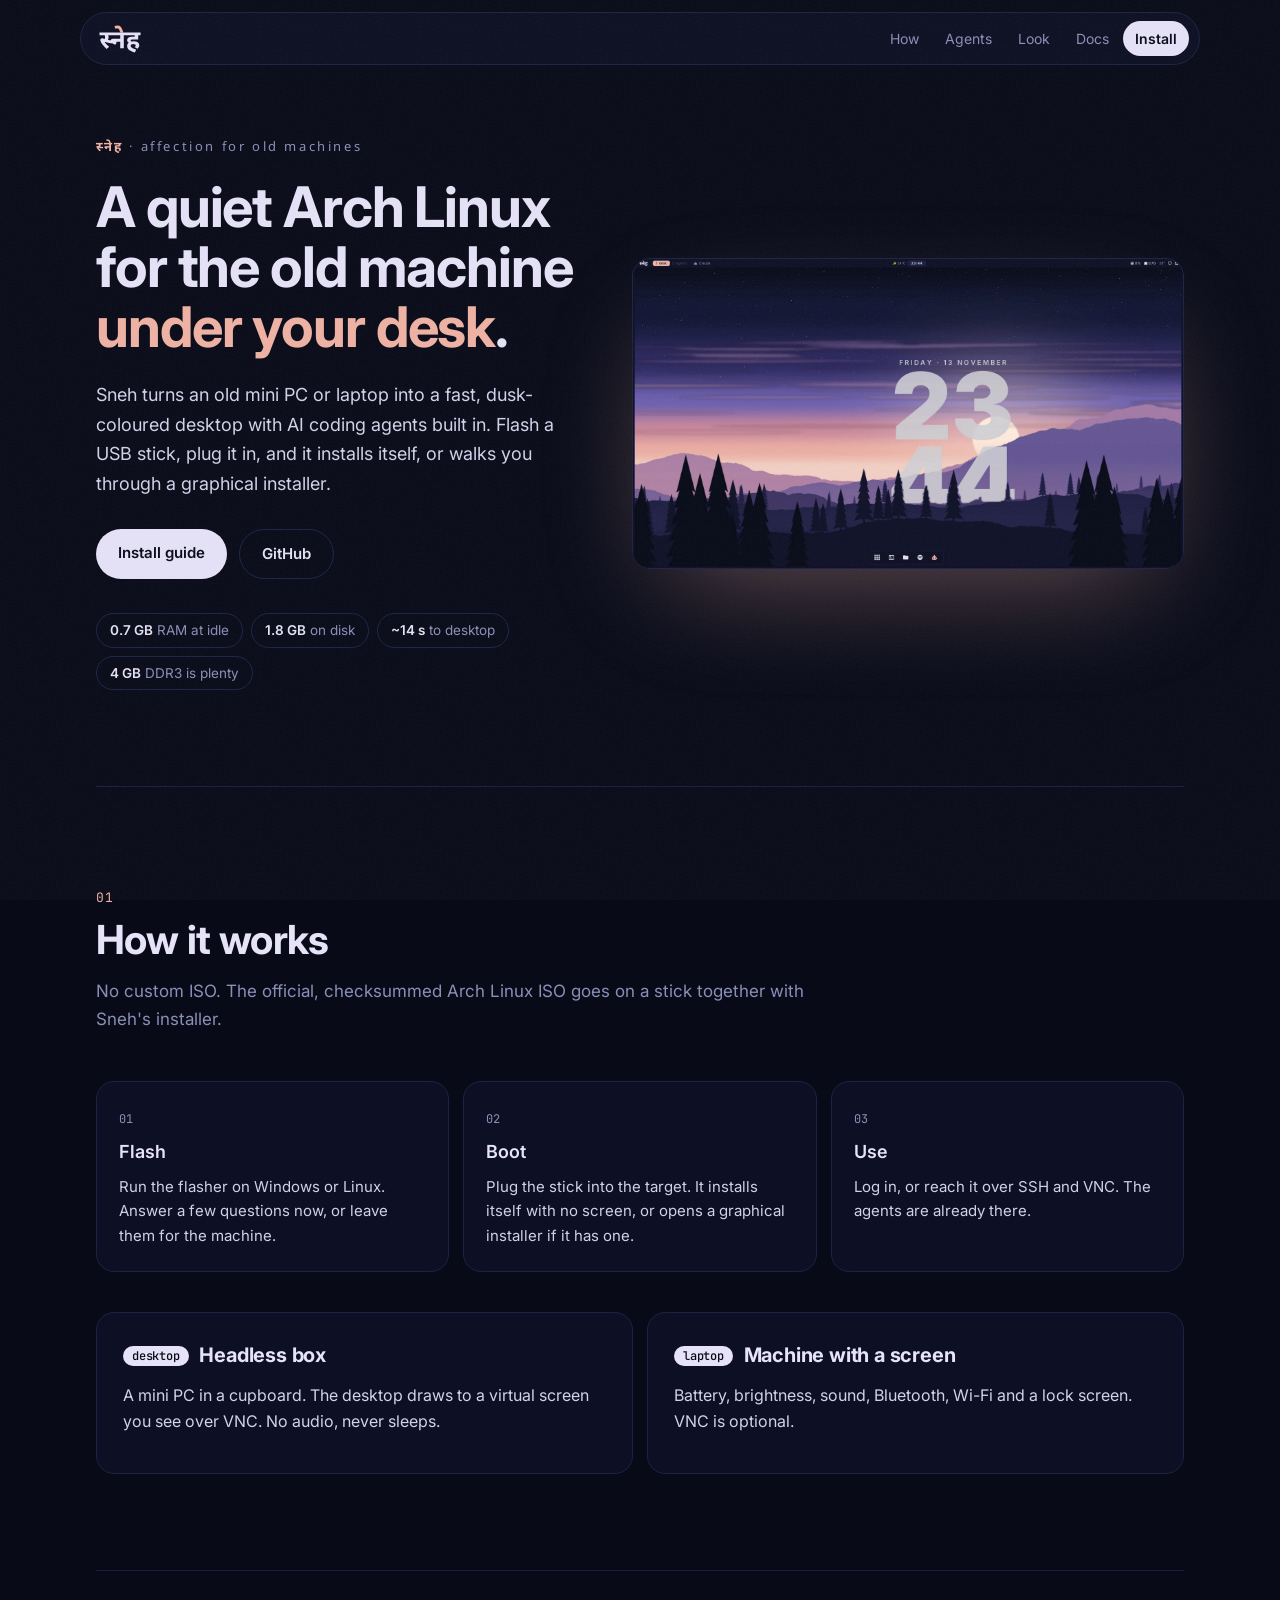
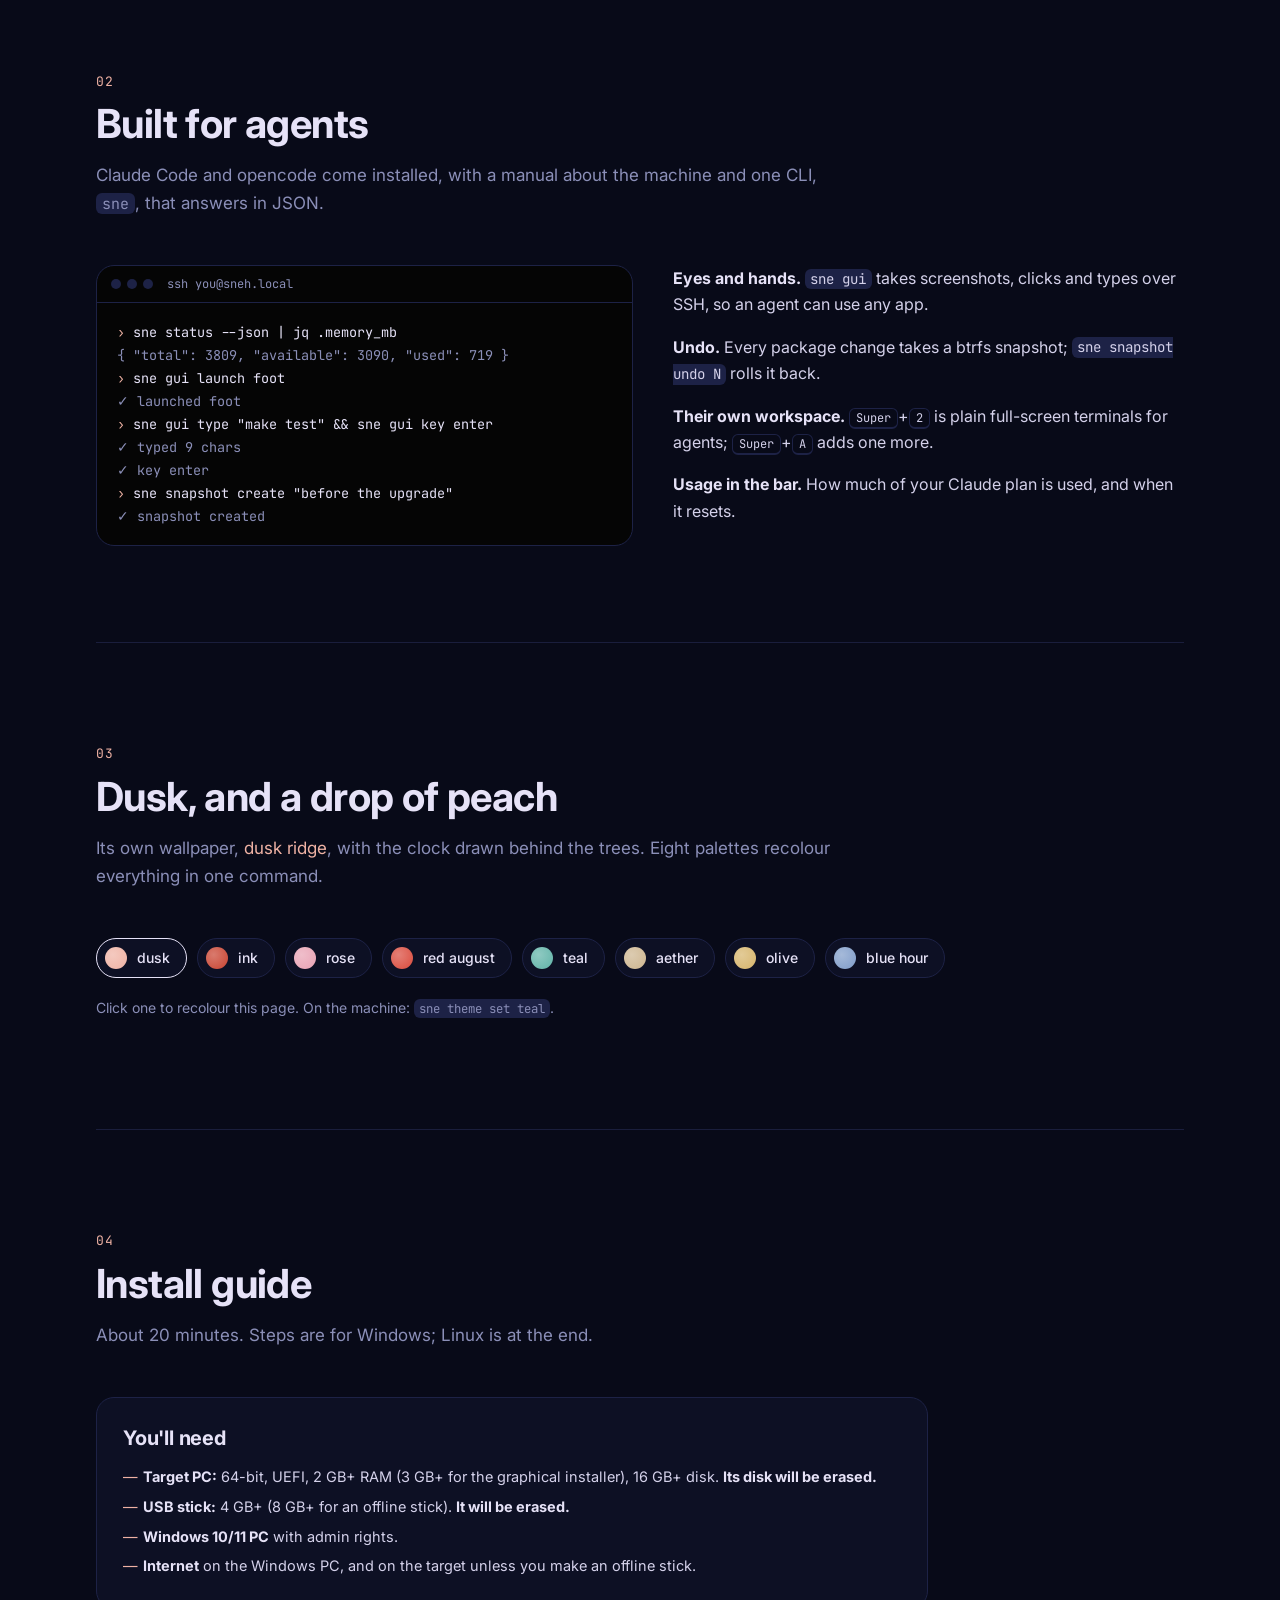
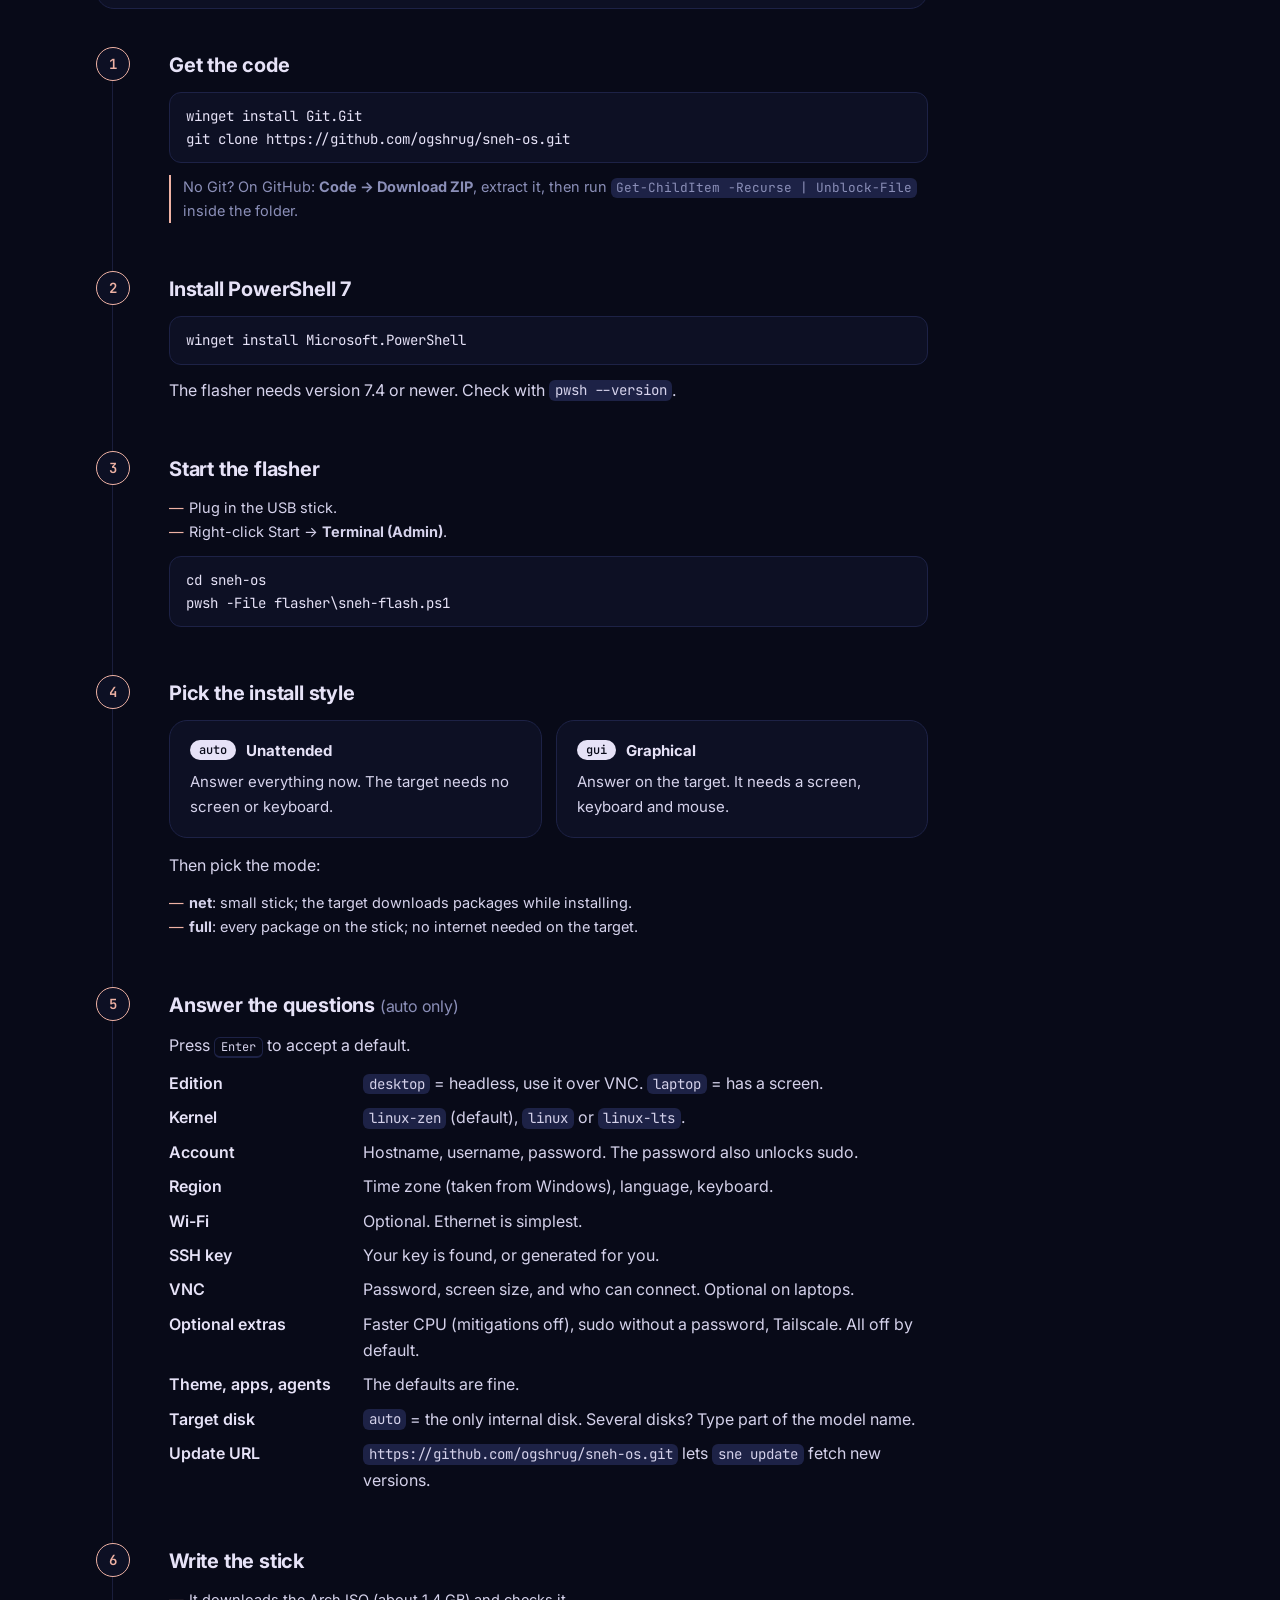
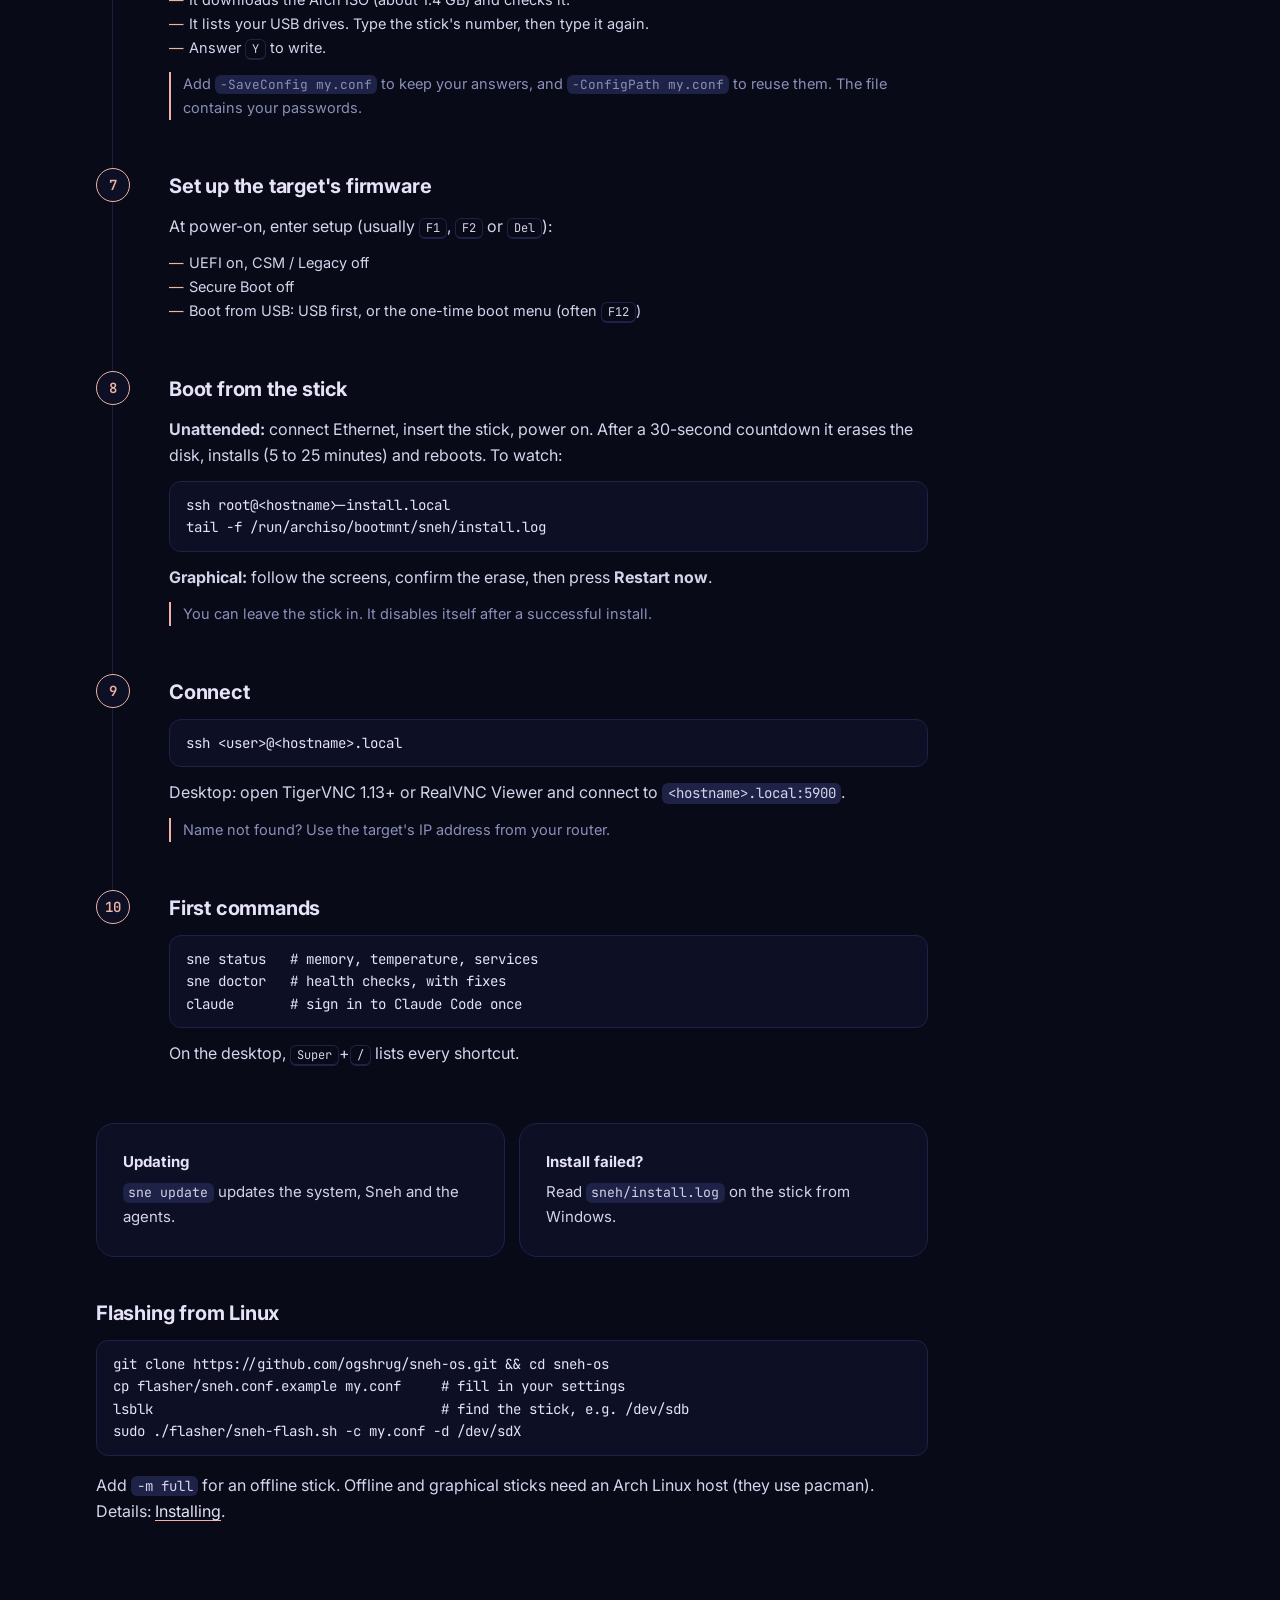
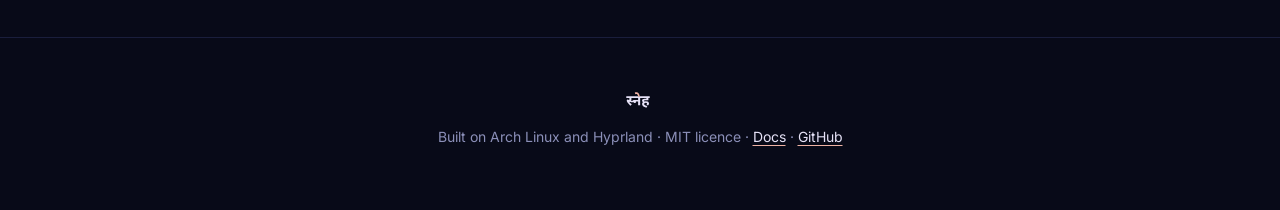
==== commit 4a8dbd31: "Review pass: accurate docs, docs section on the website, dusk everywhere - website: docs pages gener" ====
--- a/website/index.html
+++ b/website/index.html
@@ -19,6 +19,7 @@
     <a href="#how">How</a>
     <a href="#agents">Agents</a>
     <a href="#look">Look</a>
+    <a href="docs/index.html">Docs</a>
     <a href="#install" class="nav-cta">Install</a>
   </nav>
 </header>
@@ -36,8 +37,8 @@
     </div>
     <ul class="facts">
       <li><b>0.7 GB</b> RAM at idle</li>
-      <li><b>1.7 GB</b> on disk</li>
-      <li><b>~12 s</b> to desktop</li>
+      <li><b>1.8 GB</b> on disk</li>
+      <li><b>~14 s</b> to desktop</li>
       <li><b>4 GB</b> DDR3 is plenty</li>
     </ul>
   </div>
@@ -127,7 +128,7 @@
     <div class="need">
       <h3>You'll need</h3>
       <ul class="ticks">
-        <li><b>Target PC:</b> 64-bit, UEFI, 2 GB+ RAM, 16 GB+ disk. <b>Its disk will be erased.</b></li>
+        <li><b>Target PC:</b> 64-bit, UEFI, 2 GB+ RAM (3 GB+ for the graphical installer), 16 GB+ disk. <b>Its disk will be erased.</b></li>
         <li><b>USB stick:</b> 4 GB+ (8 GB+ for an offline stick). <b>It will be erased.</b></li>
         <li><b>Windows 10/11 PC</b> with admin rights.</li>
         <li><b>Internet</b> on the Windows PC, and on the target unless you make an offline stick.</li>
@@ -251,7 +252,7 @@
 cp flasher/sneh.conf.example my.conf     # fill in your settings
 lsblk                                    # find the stick, e.g. /dev/sdb
 sudo ./flasher/sneh-flash.sh -c my.conf -d /dev/sdX</pre>
-      <p>Add <code>-m full</code> for an offline stick (Arch Linux hosts only). Details: <a href="https://github.com/ogshrug/sneh-os/blob/main/docs/installing.md">docs/installing.md</a>.</p>
+      <p>Add <code>-m full</code> for an offline stick. Offline and graphical sticks need an Arch Linux host (they use pacman). Details: <a href="docs/installing.html">Installing</a>.</p>
     </div>
   </div>
 </section>
@@ -260,7 +261,7 @@
 
 <footer>
   <p><svg class="mark small" viewBox="-20 -916 1651 1099" aria-hidden="true" fill="currentColor"><path d="M277 23Q195 -59 141.5 -124Q88 -189 63 -233Q47 -261 40 -283.5Q33 -306 33 -325Q33 -357 52 -376.5Q71 -396 108 -396Q146 -396 175.5 -372.5Q205 -349 234 -316L152 -329Q188 -350 202.5 -378Q217 -406 217 -444Q217 -474 209 -500Q201 -526 187 -543L257 -510H0V-622H525V-510H308L331 -541Q343 -516 349.5 -489.5Q356 -463 356 -429Q356 -389 342.5 -358Q329 -327 307 -304L294 -289Q276 -269 252 -254Q228 -239 197 -227V-244Q222 -215 251 -184.5Q280 -154 313 -123Q346 -92 380 -61ZM441 -204Q392 -204 339 -217Q286 -230 236 -260L283 -345Q323 -329 357 -322.5Q391 -316 430 -316Q459 -316 487 -318.5Q515 -321 544 -325L549 -218Q524 -210 497.5 -207Q471 -204 441 -204ZM415 -622H1045V-510H953V0H813V-261H665V-239Q665 -195 647 -174Q629 -153 595 -153Q570 -153 544 -167.5Q518 -182 495.5 -205.5Q473 -229 459.5 -256.5Q446 -284 446 -308Q446 -337 462 -355Q478 -373 524 -373H813V-510H415ZM1171 -195Q1126 -226 1105 -258.5Q1084 -291 1084 -327Q1084 -388 1129 -420Q1174 -452 1258 -452H1381V-510H1030V-622H1611V-510H1519V-345H1279Q1249 -345 1235 -335Q1221 -325 1221 -306Q1221 -290 1233 -276Q1245 -262 1268 -249ZM1376 -51Q1398 -65 1410 -81.5Q1422 -98 1422 -116Q1422 -139 1401.5 -154.5Q1381 -170 1335 -170Q1281 -170 1252.5 -149.5Q1224 -129 1224 -93Q1224 -63 1247 -39Q1270 -15 1319 7Q1368 29 1443 54L1385 163Q1283 133 1216.5 96Q1150 59 1117.5 12.5Q1085 -34 1085 -91Q1085 -157 1119.5 -198Q1154 -239 1212 -258.5Q1270 -278 1342 -278Q1419 -278 1467 -256Q1515 -234 1537.5 -198.5Q1560 -163 1560 -121Q1560 -82 1543.5 -49Q1527 -16 1490 15Z"/><path fill="var(--accent)" d="M818 -615Q801 -667 787.5 -700Q774 -733 760.5 -751Q747 -769 731 -775.5Q715 -782 694 -782Q676 -782 656.5 -778Q637 -774 620 -767L585 -876Q612 -886 641.5 -891Q671 -896 700 -896Q746 -896 779.5 -883Q813 -870 839 -838.5Q865 -807 888.5 -752.5Q912 -698 938 -615Z"/></svg></p>
-  <p>Built on Arch Linux and Hyprland · MIT licence · <a href="https://github.com/ogshrug/sneh-os">GitHub</a></p>
+  <p>Built on Arch Linux and Hyprland · MIT licence · <a href="docs/index.html">Docs</a> · <a href="https://github.com/ogshrug/sneh-os">GitHub</a></p>
 </footer>
 
 <script>
--- a/website/style.css
+++ b/website/style.css
@@ -189,3 +189,82 @@
 @media (prefers-reduced-motion: reduce) {
   * { animation: none !important; transition: none !important; scroll-behavior: auto !important; }
 }
+
+/* docs (pages generated by build-docs.py) */
+.docs-page .nav { max-width: 1320px; }
+.nav nav a.active { color: var(--fg); background: var(--overlay); }
+.menu-btn {
+  display: none; font: 14px var(--sans); color: var(--muted); background: none; border: 0;
+  padding: 6px 12px; border-radius: 999px; cursor: pointer;
+}
+.menu-btn:hover { background: var(--overlay); color: var(--fg); }
+.docs { max-width: 1320px; margin: 0 auto; padding: 28px 16px 80px; display: grid; grid-template-columns: 240px minmax(0, 1fr) 200px; gap: 48px; }
+.docs-side, .docs-toc { position: sticky; top: 84px; align-self: start; max-height: calc(100vh - 100px); overflow-y: auto; }
+#docs-q {
+  width: 100%; margin-bottom: 16px; padding: 9px 12px; border-radius: 10px;
+  background: var(--surface); border: 1px solid var(--overlay); color: var(--fg); font: 14px var(--sans);
+}
+#docs-q:focus { outline: none; border-color: var(--accent); }
+.docs-nav > a { display: block; padding: 7px 10px; border-radius: 8px; color: var(--muted); text-decoration: none; font-size: 14.5px; font-weight: 500; }
+.docs-nav > a:hover { color: var(--fg); background: var(--surface); }
+.docs-nav > a.current { color: var(--fg); background: var(--overlay); }
+.docs-nav ul { list-style: none; margin: 4px 0 10px 12px; padding: 0 0 0 8px; border-left: 1px solid var(--line); }
+.docs-nav ul a, .docs-toc a { display: block; padding: 4px 8px; color: var(--muted); text-decoration: none; font-size: 13.5px; border-radius: 6px; }
+.docs-nav ul a:hover, .docs-toc a:hover { color: var(--fg); }
+.docs-nav ul a.on, .docs-toc a.on { color: var(--accent); }
+.docs-results { list-style: none; padding: 0; margin: 0; }
+.docs-results a { display: block; padding: 7px 10px; border-radius: 8px; text-decoration: none; }
+.docs-results a:hover { background: var(--surface); }
+.docs-results b { display: block; font-weight: 500; font-size: 14px; }
+.docs-results span { font-size: 12px; color: var(--muted); }
+.docs-results .none { color: var(--muted); font-size: 14px; padding: 7px 10px; }
+.docs-toc p { font: 600 12px var(--mono); text-transform: uppercase; letter-spacing: .08em; color: var(--muted); margin: 0 0 8px; }
+.docs-toc ul { list-style: none; padding: 0; margin: 0; border-left: 1px solid var(--line); }
+.docs-toc li.l3 a { padding-left: 20px; }
+.docs-body { min-width: 0; max-width: 820px; }
+.crumbs { font-size: 13px; color: var(--muted); margin: 4px 0; }
+.crumbs a { color: var(--muted); }
+.docs-body h1 { font-size: clamp(30px, 4vw, 40px); margin: 0 0 20px; letter-spacing: -.02em; }
+.docs-body h2 { font-size: 25px; margin: 44px 0 12px; padding-top: 18px; border-top: 1px solid var(--line); scroll-margin-top: 84px; }
+.docs-body h3 { font-size: 18px; margin: 28px 0 10px; scroll-margin-top: 84px; }
+.docs-body p, .docs-body li { color: color-mix(in srgb, var(--fg) 86%, var(--muted)); }
+.docs-body ul, .docs-body ol { padding-left: 22px; }
+.docs-body li { margin: 4px 0; }
+.docs-body strong { color: var(--fg); }
+.docs-body pre { position: relative; background: var(--surface); border: 1px solid var(--overlay); border-radius: 12px; padding: 14px 16px; overflow-x: auto; line-height: 1.55; }
+.docs-body pre code { background: none; padding: 0; }
+.copy {
+  position: absolute; top: 8px; right: 8px; padding: 3px 9px; border: 0; border-radius: 6px; cursor: pointer;
+  font: 12px var(--sans); color: var(--muted); background: var(--overlay); opacity: 0; transition: opacity .15s;
+}
+.docs-body pre:hover .copy, .copy:focus-visible { opacity: 1; }
+.anchor { display: inline-block; width: 22px; margin-left: -22px; color: var(--muted); text-decoration: none; opacity: 0; }
+.docs-body h2:hover .anchor, .docs-body h3:hover .anchor { opacity: 1; }
+.table-wrap { overflow-x: auto; margin: 16px 0; border: 1px solid var(--overlay); border-radius: 12px; }
+.docs-body table { border-collapse: collapse; width: 100%; font-size: 14.5px; }
+.docs-body th, .docs-body td { text-align: left; padding: 9px 14px; border-bottom: 1px solid var(--line); vertical-align: top; }
+.docs-body th { background: var(--surface); font-weight: 600; }
+.docs-body tr:last-child td { border-bottom: 0; }
+.pager { display: grid; grid-template-columns: 1fr 1fr; gap: 14px; margin: 56px 0 18px; }
+.pager a { border: 1px solid var(--overlay); border-radius: 12px; padding: 14px 18px; text-decoration: none; font-weight: 600; }
+.pager a:hover { border-color: var(--accent); }
+.pager span { display: block; font: 500 12px var(--sans); color: var(--muted); margin-bottom: 2px; }
+.pager .next { grid-column: 2; text-align: right; }
+.edit { font-size: 13.5px; color: var(--muted); }
+.lede-docs { color: var(--muted); font-size: 17px; margin: 0 0 28px; }
+.doc-card { display: block; text-decoration: none; }
+.doc-card h3 { margin: 0 0 6px; }
+.doc-card p { margin: 0; color: var(--muted); }
+@media (max-width: 1100px) {
+  .docs { grid-template-columns: 220px minmax(0, 1fr); }
+  .docs-toc { display: none; }
+}
+@media (max-width: 800px) {
+  .docs { grid-template-columns: 1fr; gap: 0; }
+  .menu-btn { display: inline-block; }
+  .docs-side {
+    display: none; position: fixed; inset: 72px 12px auto 12px; z-index: 60; max-height: calc(100vh - 90px);
+    padding: 14px; background: var(--surface); border: 1px solid var(--overlay); border-radius: 14px;
+  }
+  .docs-side.open { display: block; }
+}
